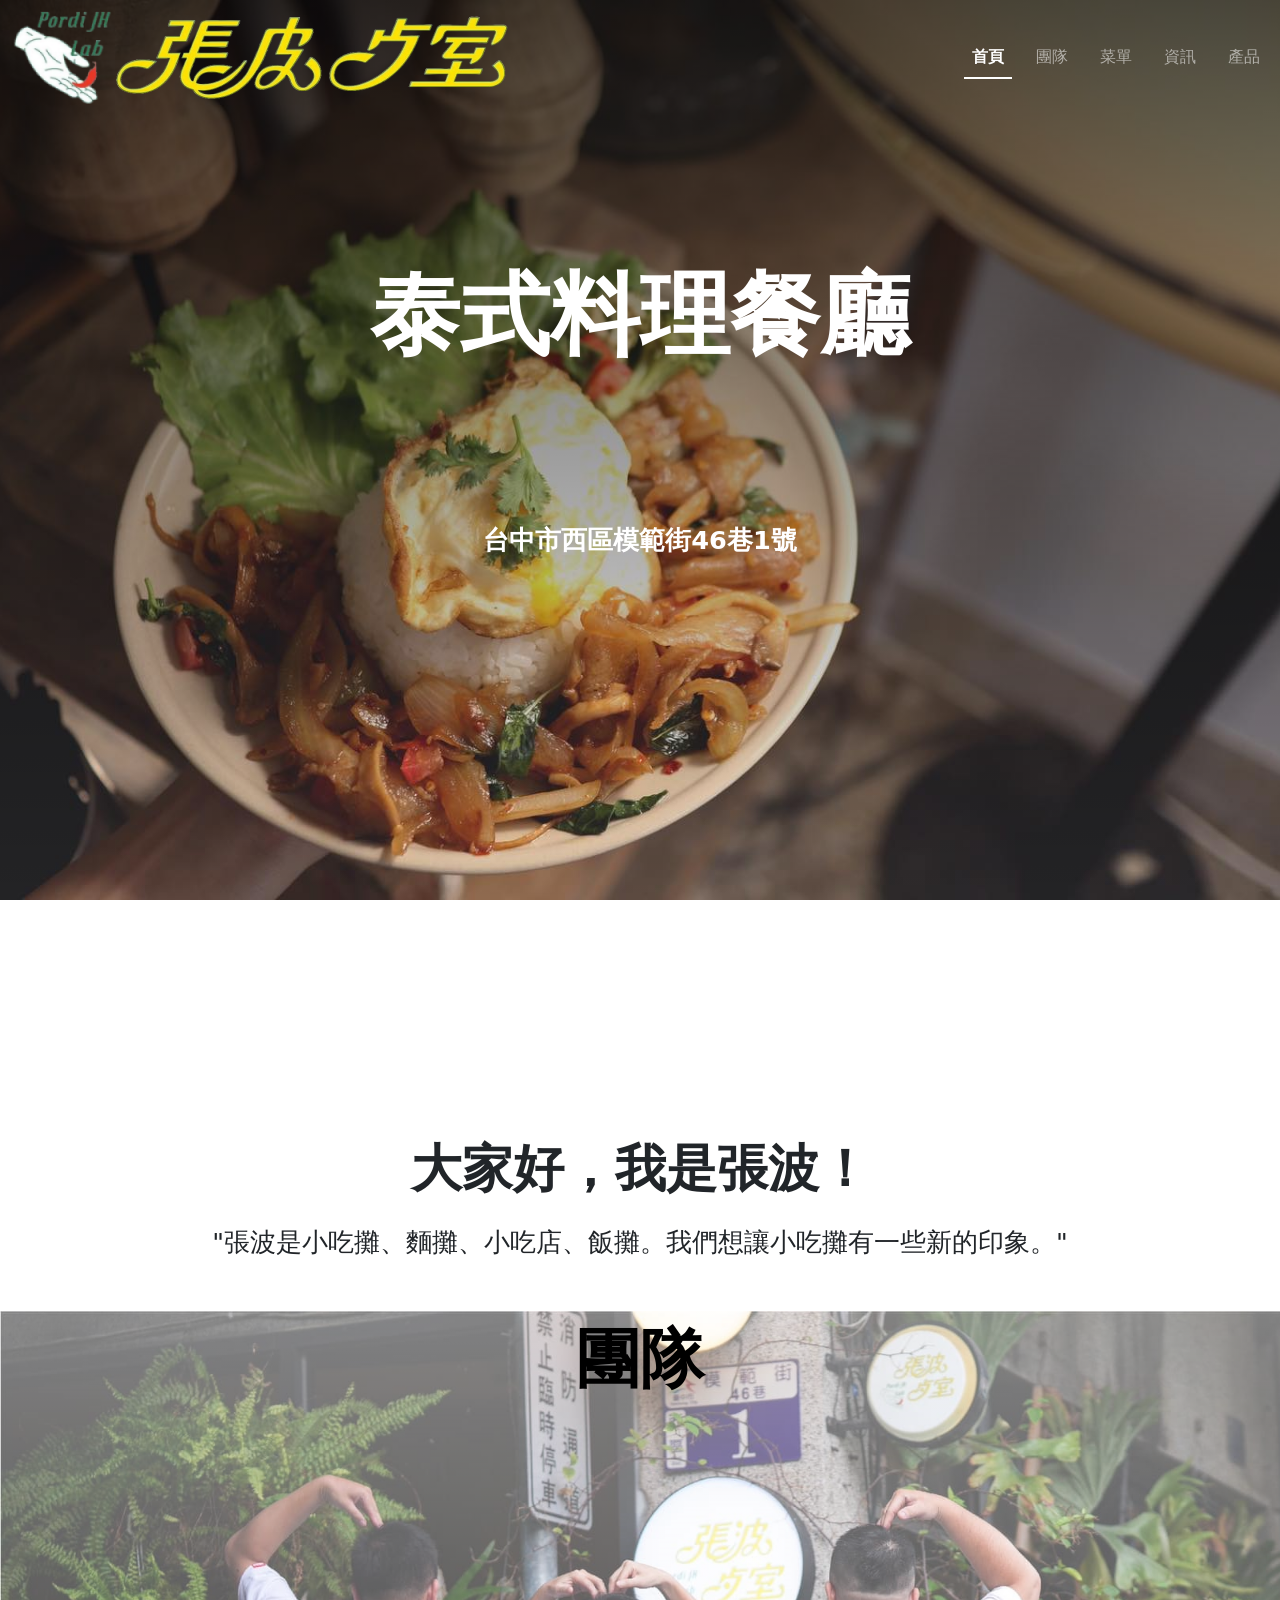
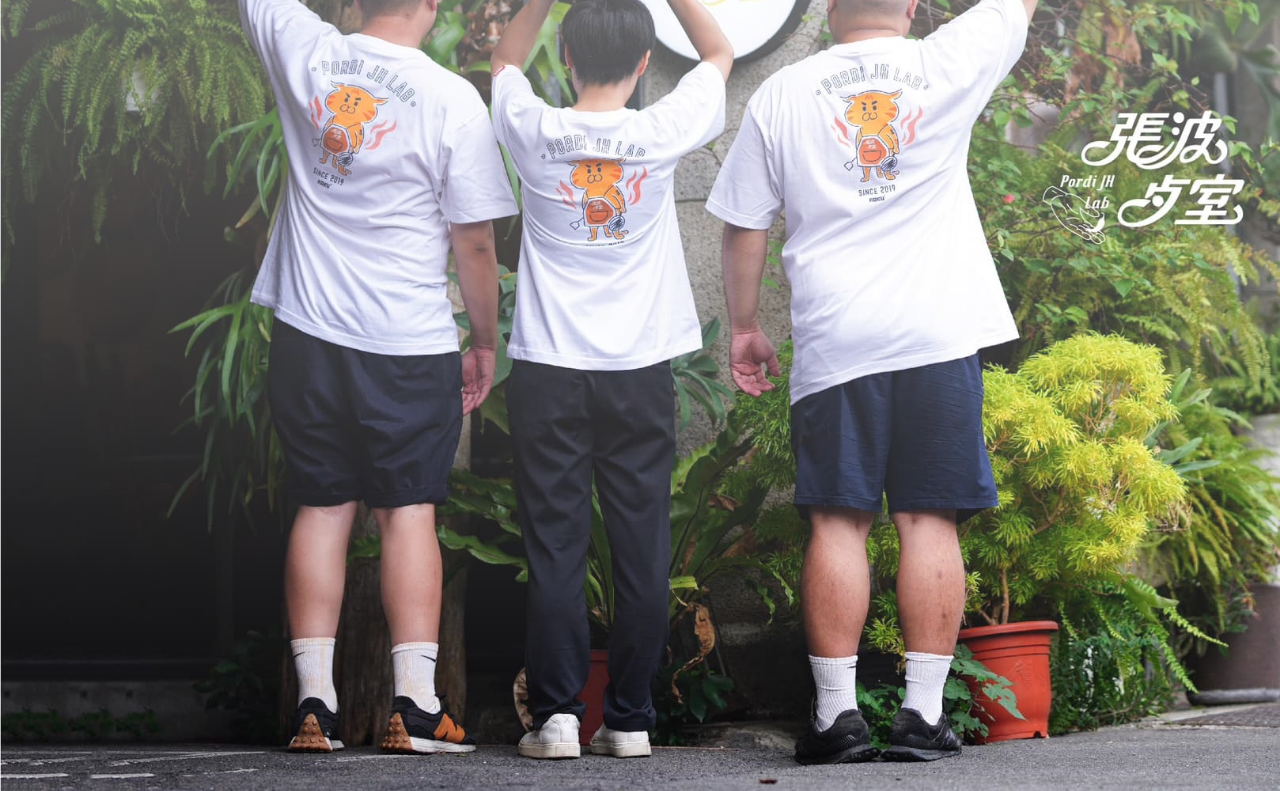
==== index.html @ c5724043 "testing the latest build" ====
<!DOCTYPE html>
<html lang="en">
<head>
    <meta charset="UTF-8">
    <title>Pordi JH Lab</title>
    <link rel="stylesheet" type="text/css" href="./css/index.css">
    <link href="https://cdn.jsdelivr.net/npm/bootstrap@5.3.2/dist/css/bootstrap.min.css" rel="stylesheet" integrity="sha384-T3c6CoIi6uLrA9TneNEoa7RxnatzjcDSCmG1MXxSR1GAsXEV/Dwwykc2MPK8M2HN" crossorigin="anonymous">
    <link rel="stylesheet" href="https://cdn.jsdelivr.net/npm/bootstrap-icons@1.11.3/font/bootstrap-icons.min.css">
    <link rel="stylesheet" href="https://cdnjs.cloudflare.com/ajax/libs/animate.css/4.1.1/animate.min.css"/>
    <link href="https://unpkg.com/aos@2.3.1/dist/aos.css" rel="stylesheet">
</head>
<body>
    <div>
        <header>
            <nav id="nav_main" class="navbar navbar-expand-lg fixed-top bg-transparent" data-bs-theme="dark">
                <div class="container-fluid">
                    <img id="logo_pic" src="./img/logo_pic.png">
                    <img id="logo_name" src="./img/logo_name.png">
                    <button class="navbar-toggler" type="button" data-bs-toggle="collapse" data-bs-target="#navbar_menu" aria-controls="navbarmenu" aria-expanded="false" aria-label="Toggle navigation">
                        <span class="navbar-toggler-icon"></span>
                    </button>
                    <div class="collapse navbar-collapse justify-content-end" id="navbar_menu">
                        <div class="navbar-nav nav-underline">
                            <a class="nav-link active" aria-current="page" href="#home">首頁</a>
                            <a class="nav-link" href="#team">團隊</a>
                            <a class="nav-link" href="#menu">菜單</a>
                            <a class="nav-link" href="#news">資訊</a>
                            <a class="nav-link" href="#product">產品</a>
                        </div>
                    </div>
                </div>
            </nav>
        </header>
        <section id="home">
            <div id="home_parallax">
                <div class="container-fluid">
                    <p id="title_des" class="title_text">泰式料理餐廳</p>
                    <br>
                    <p id="title_add" class="title_text">台中市西區模範街46巷1號</p>
                </div>
            </div>
        </section>
        <div id="hbreakt">
            <p id="hbreakt_title">大家好，我是張波！</p>
            <p id="hbreakt_des">"張波是小吃攤、麵攤、小吃店、飯攤。我們想讓小吃攤有一些新的印象。"</p>
        </div>
        <section id="team">
            <div id="team_bg">
                <div class="container-fluid">
                    <p id="team_title" class="team_text" data-aos="fade-up">團隊</p>
                </div>
            </div>
            <div class="row">

            </div>
        </section>
        <section id="menu">
            <div class="row">

            </div>
        </section>
        <section id="news">
            <div class="row">

            </div>
        </section>
        <section id="product">
            <div class="row">

            </div>
        </section>
    </div>
    <script src="https://cdn.jsdelivr.net/npm/bootstrap@5.3.2/dist/js/bootstrap.bundle.min.js" integrity="sha384-C6RzsynM9kWDrMNeT87bh95OGNyZPhcTNXj1NW7RuBCsyN/o0jlpcV8Qyq46cDfL" crossorigin="anonymous"></script>
    <script src="https://ajax.googleapis.com/ajax/libs/jquery/3.7.1/jquery.min.js"></script>
    <script src="./js/index.js"></script>
    <script src="https://unpkg.com/aos@2.3.1/dist/aos.js"></script>
    <script>AOS.init();</script>
</body>
</html>
---- css/index.css ----
#logo_pic {
    max-width: 15%;
}
#logo_name {
    max-width: 50%;
}
#home_parallax {
    background: linear-gradient(rgba(0, 0, 0, 0.7), rgba(0, 0, 0, -1)), url('../img/pork_dish.jpg');
    min-height: 1080px; 
    background-attachment: fixed;
    background-position: center;
    background-repeat: no-repeat;
    background-size: cover;
}
#team_bg{
    background: linear-gradient(rgba(255, 255, 255, 0.5), rgba(0, 0, 0, -1)), url('../img/team.jpg');
    min-height: 1080px; 
    background-position: center;
    background-repeat: no-repeat;
    background-size: cover;
}
#title_des {
    position: absolute;
    top: 35%;
    left: 50%;
    transform: translate(-50%, -50%);
    font-size: 7vw;
}
#title_add {
    position: absolute;
    top: 60%;
    left: 50%;
    transform: translate(-50%, -50%);
    font-size: 2vw;
}
.title_text {
    display: none;
    text-align: center;
    font-weight: bold;
    color:white;
}
#team_title {
    margin-top: 10px;
    font-size: 5vw;
    color:black
}
.team_text {
    text-align: center;
    font-weight: bold;
    color:white;
}
#hbreakt_title {
    margin-top: 50px;
    text-align: center;
    font-weight: bold;
    font-size: 4vw;
}
#hbreakt_des {
    text-align: center;
    font-size: 2vw;
    margin-bottom: 50px;
}
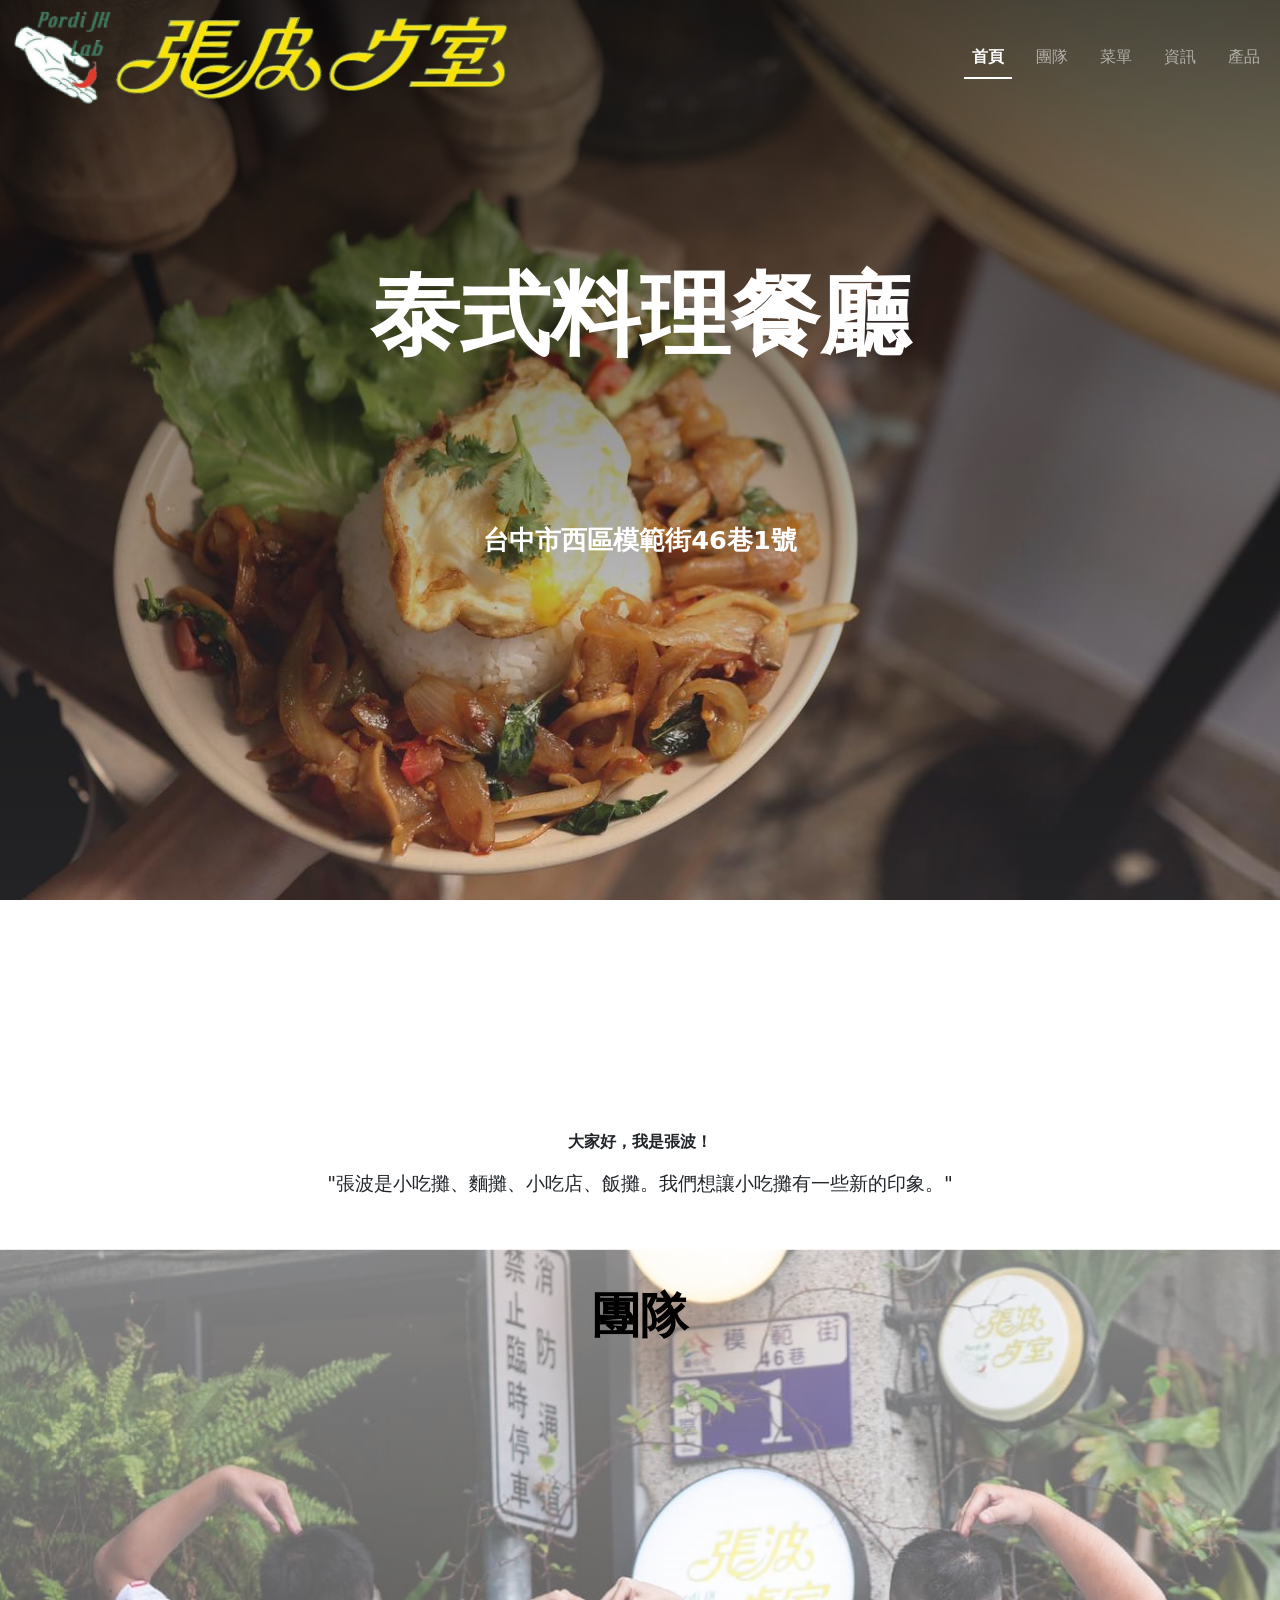
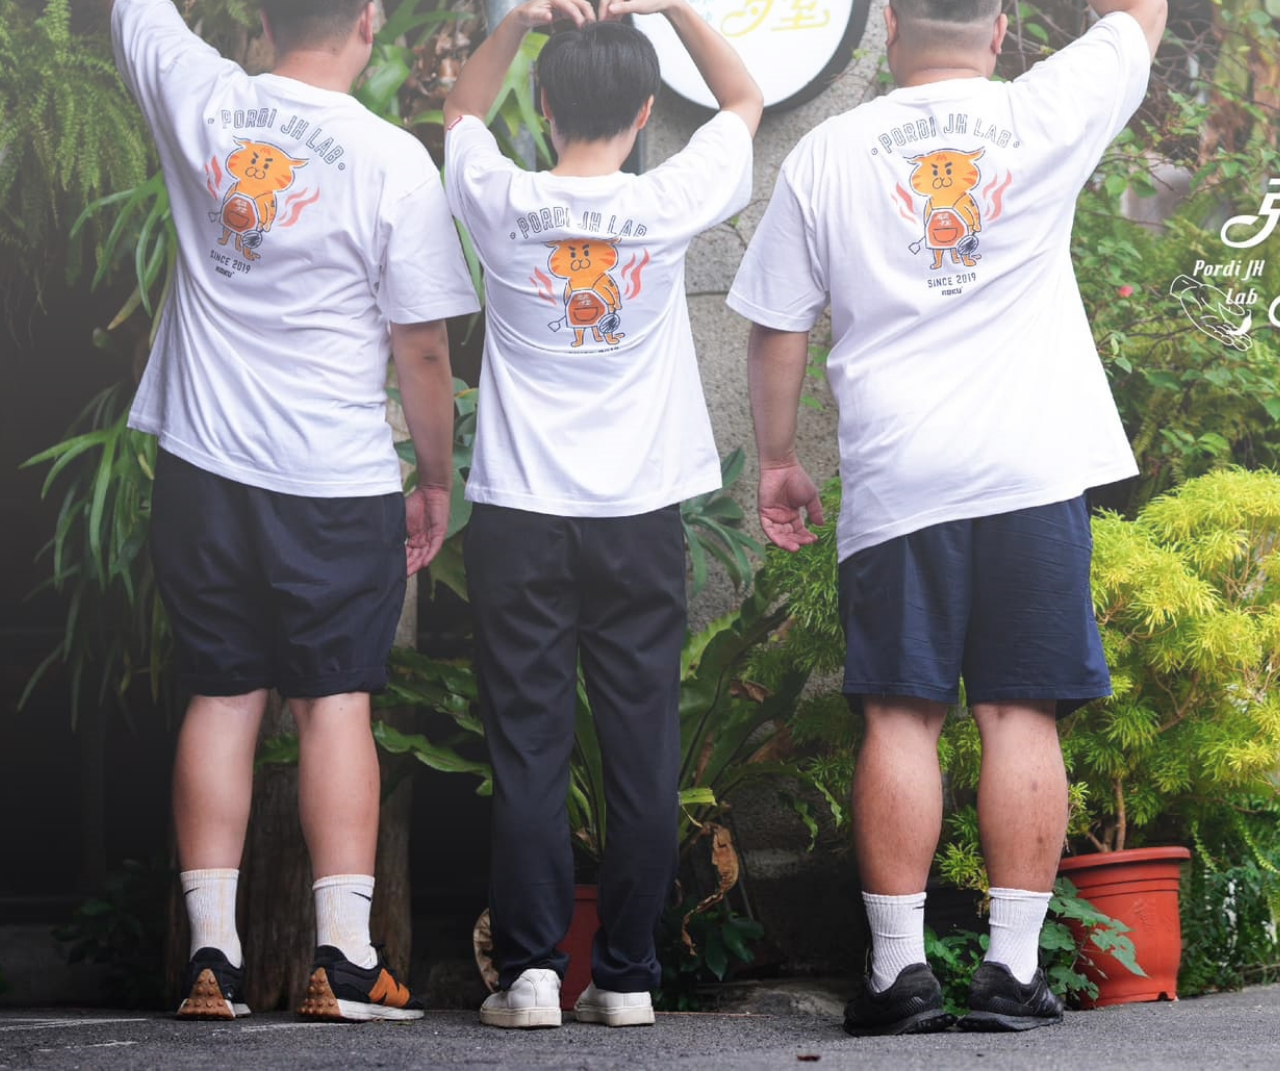
==== commit e64b6608: "team test profile" ====
--- a/index.html
+++ b/index.html
@@ -3,6 +3,7 @@
 <head>
     <meta charset="UTF-8">
     <title>Pordi JH Lab</title>
+    <meta name="viewport" content="width=device-width; initial-scale=1.0">
     <link rel="stylesheet" type="text/css" href="./css/index.css">
     <link href="https://cdn.jsdelivr.net/npm/bootstrap@5.3.2/dist/css/bootstrap.min.css" rel="stylesheet" integrity="sha384-T3c6CoIi6uLrA9TneNEoa7RxnatzjcDSCmG1MXxSR1GAsXEV/Dwwykc2MPK8M2HN" crossorigin="anonymous">
     <link rel="stylesheet" href="https://cdn.jsdelivr.net/npm/bootstrap-icons@1.11.3/font/bootstrap-icons.min.css">
@@ -40,18 +41,44 @@
                 </div>
             </div>
         </section>
-        <div id="hbreakt">
+        <div id="hbreakt" data-aos="zoom-in">
             <p id="hbreakt_title">大家好，我是張波！</p>
             <p id="hbreakt_des">"張波是小吃攤、麵攤、小吃店、飯攤。我們想讓小吃攤有一些新的印象。"</p>
         </div>
         <section id="team">
             <div id="team_bg">
                 <div class="container-fluid">
-                    <p id="team_title" class="team_text" data-aos="fade-up">團隊</p>
+                    <p id="team_title" data-aos="fade-up">團隊</p>
+                    <div id="team_card" class="row justify-content-center">
+                        <div class="col-auto">
+                            <div class="card card_custom" style="width: 30rem;" data-aos="flip-down">
+                                <img src="./img/pordi.jpg" class="card-img-top">
+                                <div class="card-body">
+                                    <h5 class="card-title">張言偉</h5>
+                                    <p class="card-text">貓派//太陽金星天秤//月亮射手//上升天蠍//3/5人//餐飲//烘焙//調飲</p>
+                                </div>
+                            </div>
+                        </div>
+                        <div class="col-auto">
+                            <div class="card card_custom" style="width: 30rem;" data-aos="flip-down">
+                                <img src="./img/pordi.jpg" class="card-img-top">
+                                <div class="card-body">
+                                    <h5 class="card-title">張言偉</h5>
+                                    <p class="card-text">貓派//太陽金星天秤//月亮射手//上升天蠍//3/5人//餐飲//烘焙//調飲</p>
+                                </div>
+                            </div>
+                        </div>
+                        <div class="col-auto">
+                            <div class="card card_custom" style="width: 30rem;" data-aos="flip-down">
+                                <img src="./img/pordi.jpg" class="card-img-top">
+                                <div class="card-body">
+                                    <h5 class="card-title">張言偉</h5>
+                                    <p class="card-text">貓派//太陽金星天秤//月亮射手//上升天蠍//3/5人//餐飲//烘焙//調飲</p>
+                                </div>
+                            </div>
+                        </div>
+                    </div>
                 </div>
-            </div>
-            <div class="row">
-
             </div>
         </section>
         <section id="menu">
--- a/css/index.css
+++ b/css/index.css
@@ -11,6 +11,9 @@
     background-position: center;
     background-repeat: no-repeat;
     background-size: cover;
+}
+.navbar_bg_color {
+    background-color: lightgrey;
 }
 #team_bg{
     background: linear-gradient(rgba(255, 255, 255, 0.5), rgba(0, 0, 0, -1)), url('../img/team.jpg');
@@ -40,23 +43,23 @@
     color:white;
 }
 #team_title {
-    margin-top: 10px;
-    font-size: 5vw;
-    color:black
-}
-.team_text {
     text-align: center;
     font-weight: bold;
-    color:white;
+    padding-top: 30px;
+    font-size: 3em;
+    color:black
 }
 #hbreakt_title {
     margin-top: 50px;
     text-align: center;
     font-weight: bold;
-    font-size: 4vw;
+    font-size: 16px;
 }
 #hbreakt_des {
     text-align: center;
-    font-size: 2vw;
+    font-size: 1.5vw;
     margin-bottom: 50px;
+}
+.card_custom {
+    margin: 30px 0px 30px 0px;
 }
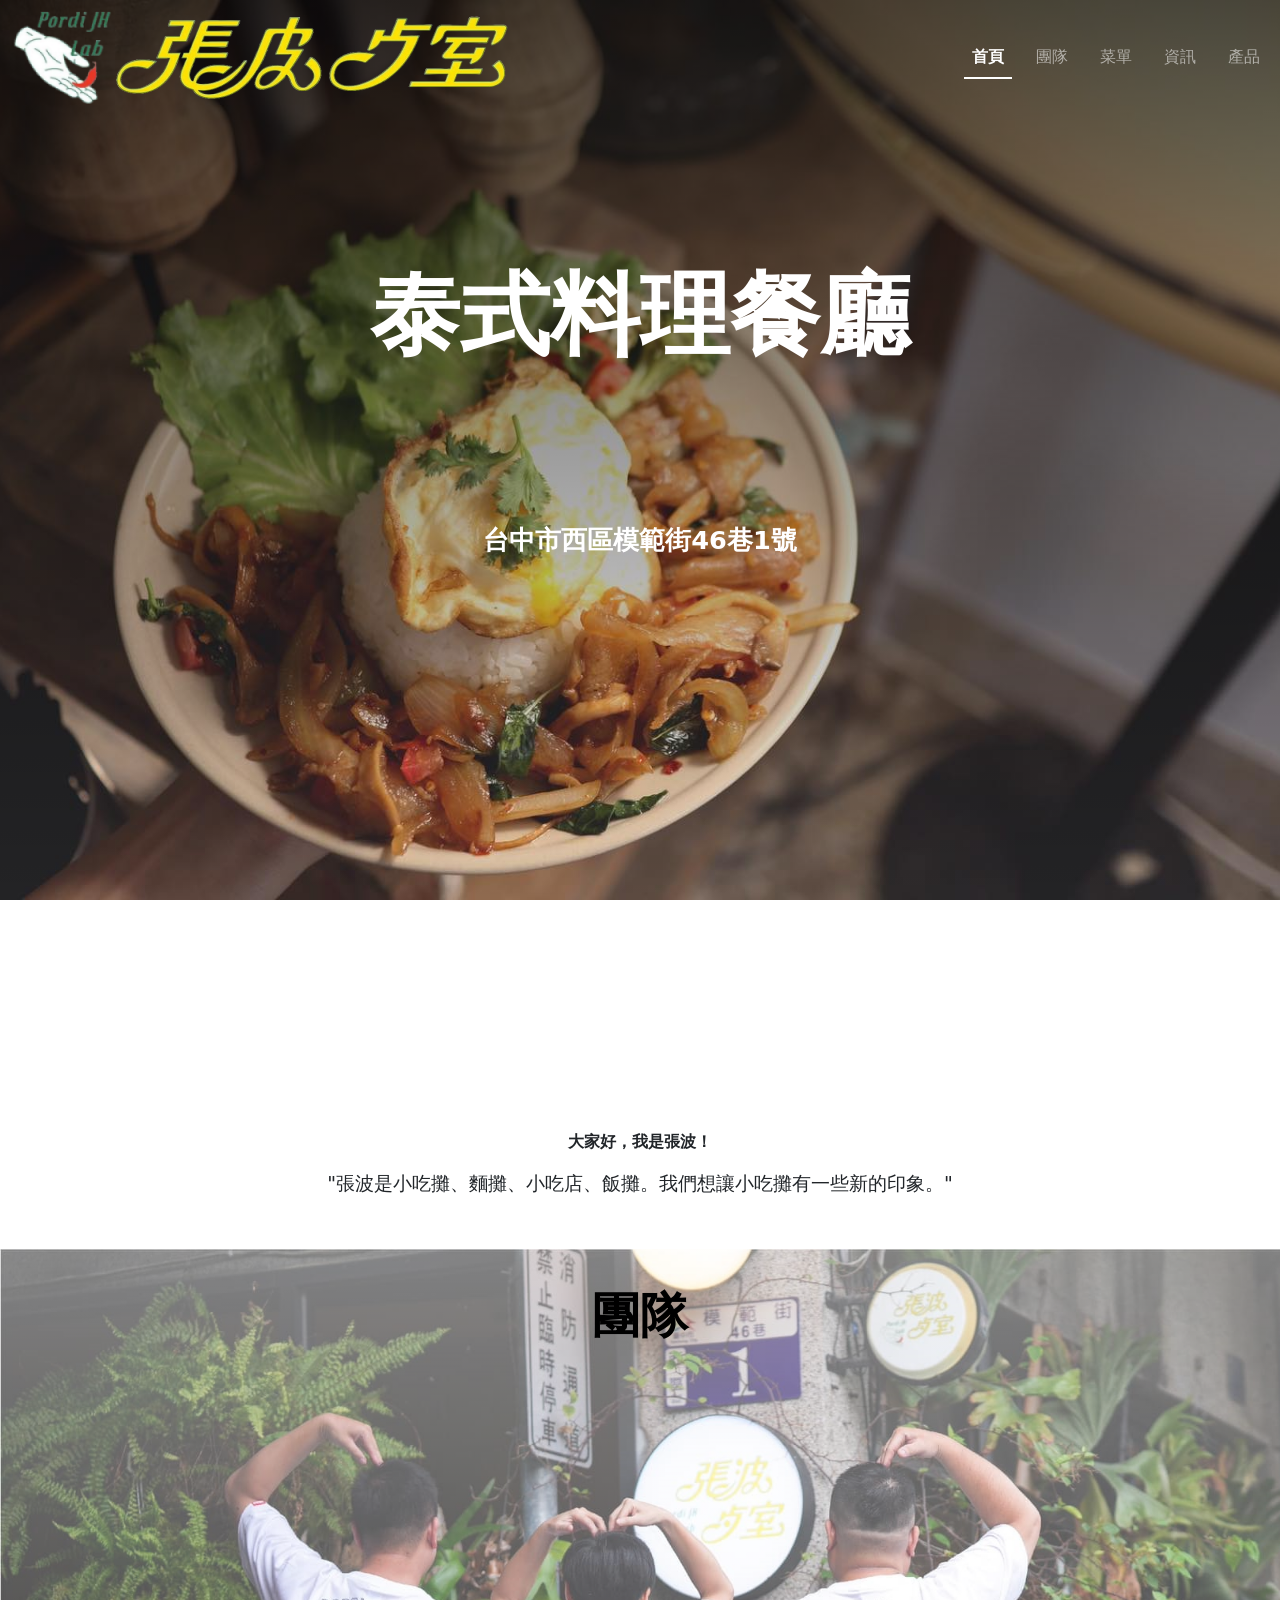
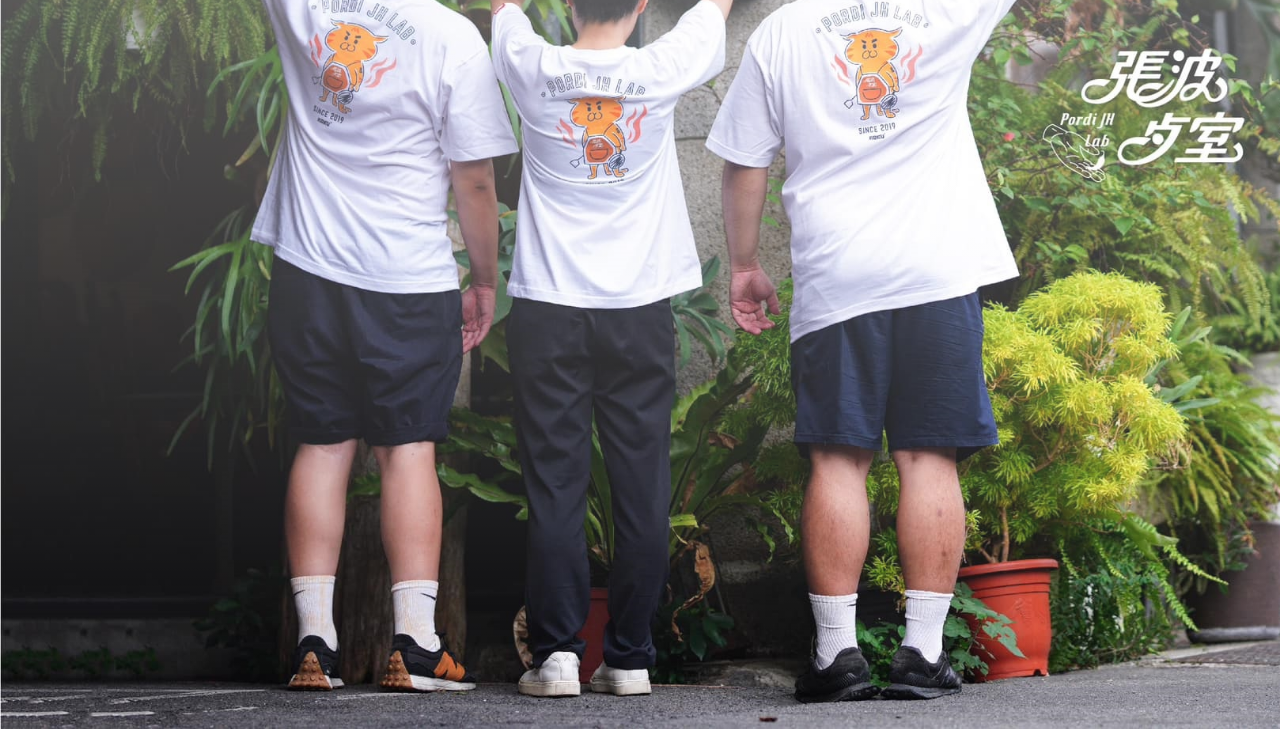
==== commit 5a547832: "size change" ====
--- a/index.html
+++ b/index.html
@@ -51,7 +51,7 @@
                     <p id="team_title" data-aos="fade-up">團隊</p>
                     <div id="team_card" class="row justify-content-center">
                         <div class="col-auto">
-                            <div class="card card_custom" style="width: 30rem;" data-aos="flip-down">
+                            <div class="card card_custom" style="width: 15rem;" data-aos="flip-down">
                                 <img src="./img/pordi.jpg" class="card-img-top">
                                 <div class="card-body">
                                     <h5 class="card-title">張言偉</h5>
@@ -60,7 +60,7 @@
                             </div>
                         </div>
                         <div class="col-auto">
-                            <div class="card card_custom" style="width: 30rem;" data-aos="flip-down">
+                            <div class="card card_custom" style="width: 15rem;" data-aos="flip-down">
                                 <img src="./img/pordi.jpg" class="card-img-top">
                                 <div class="card-body">
                                     <h5 class="card-title">張言偉</h5>
@@ -69,7 +69,7 @@
                             </div>
                         </div>
                         <div class="col-auto">
-                            <div class="card card_custom" style="width: 30rem;" data-aos="flip-down">
+                            <div class="card card_custom" style="width: 15rem;" data-aos="flip-down">
                                 <img src="./img/pordi.jpg" class="card-img-top">
                                 <div class="card-body">
                                     <h5 class="card-title">張言偉</h5>
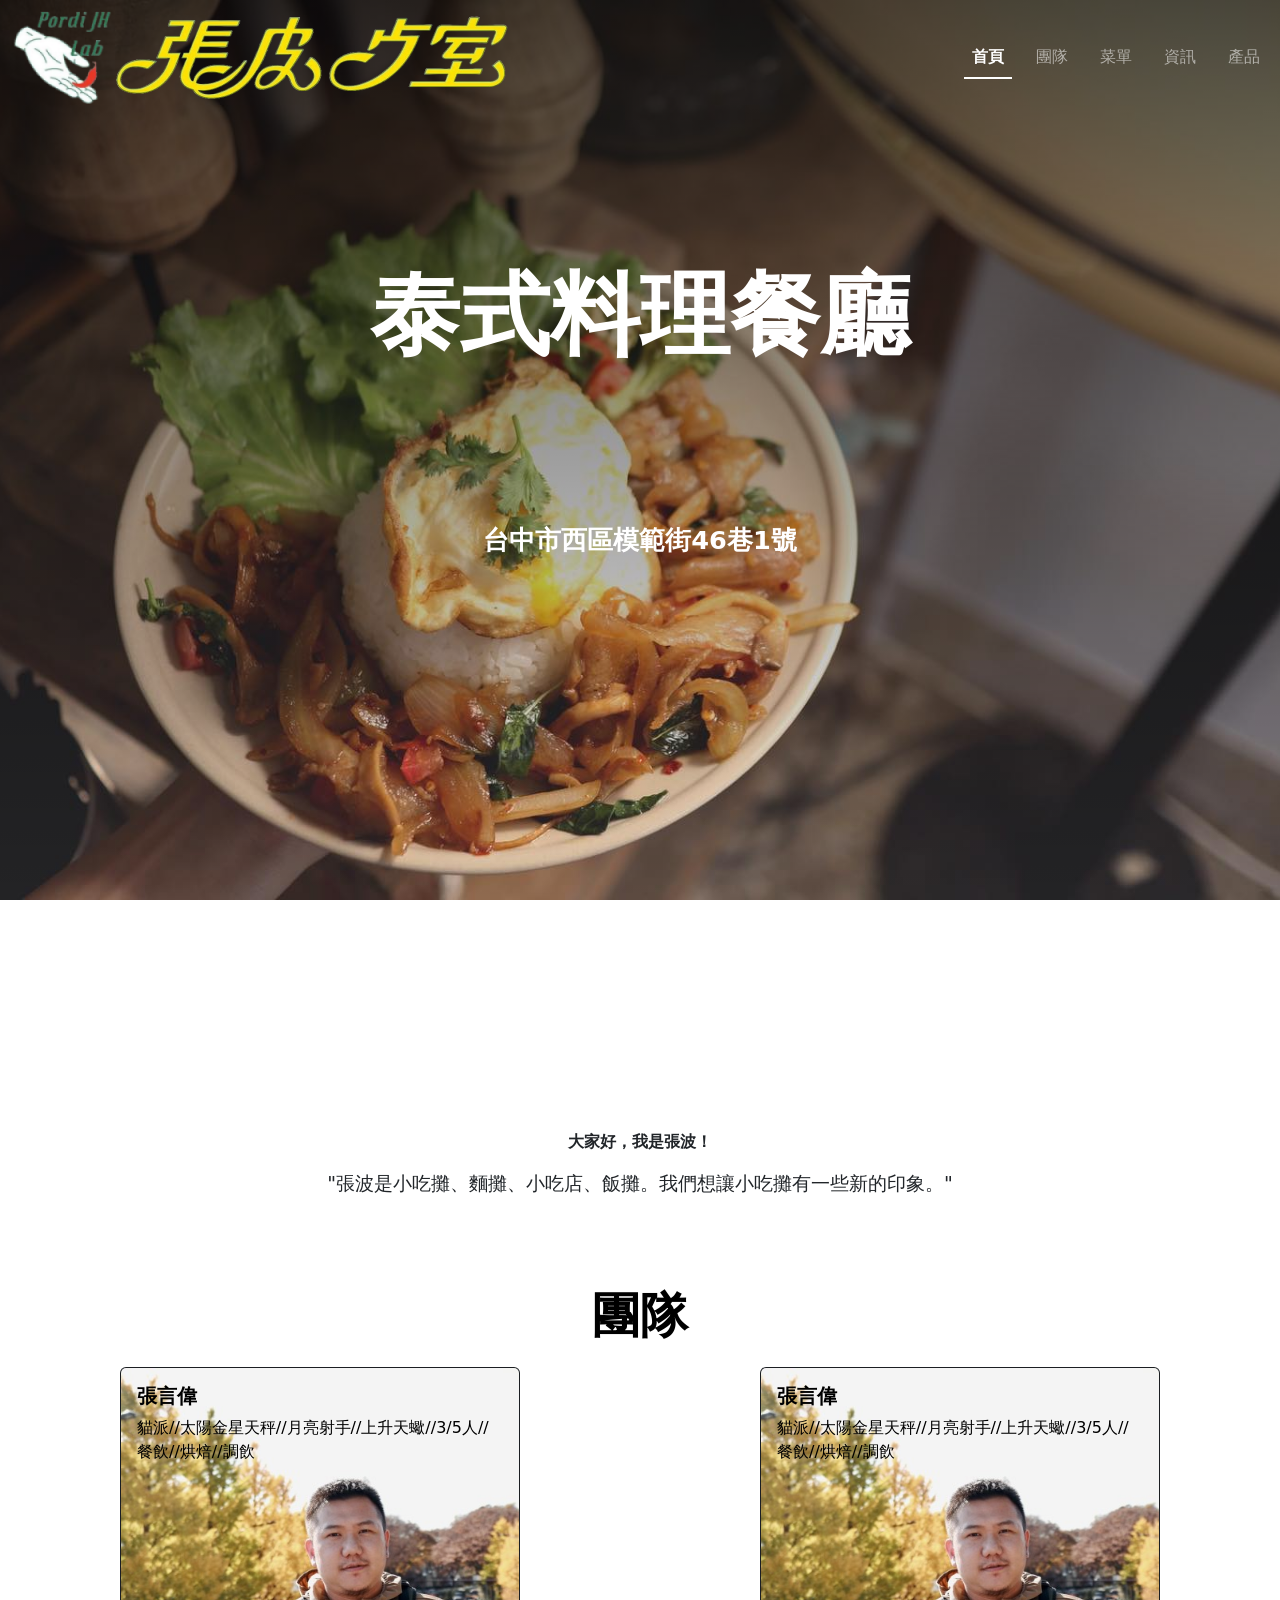
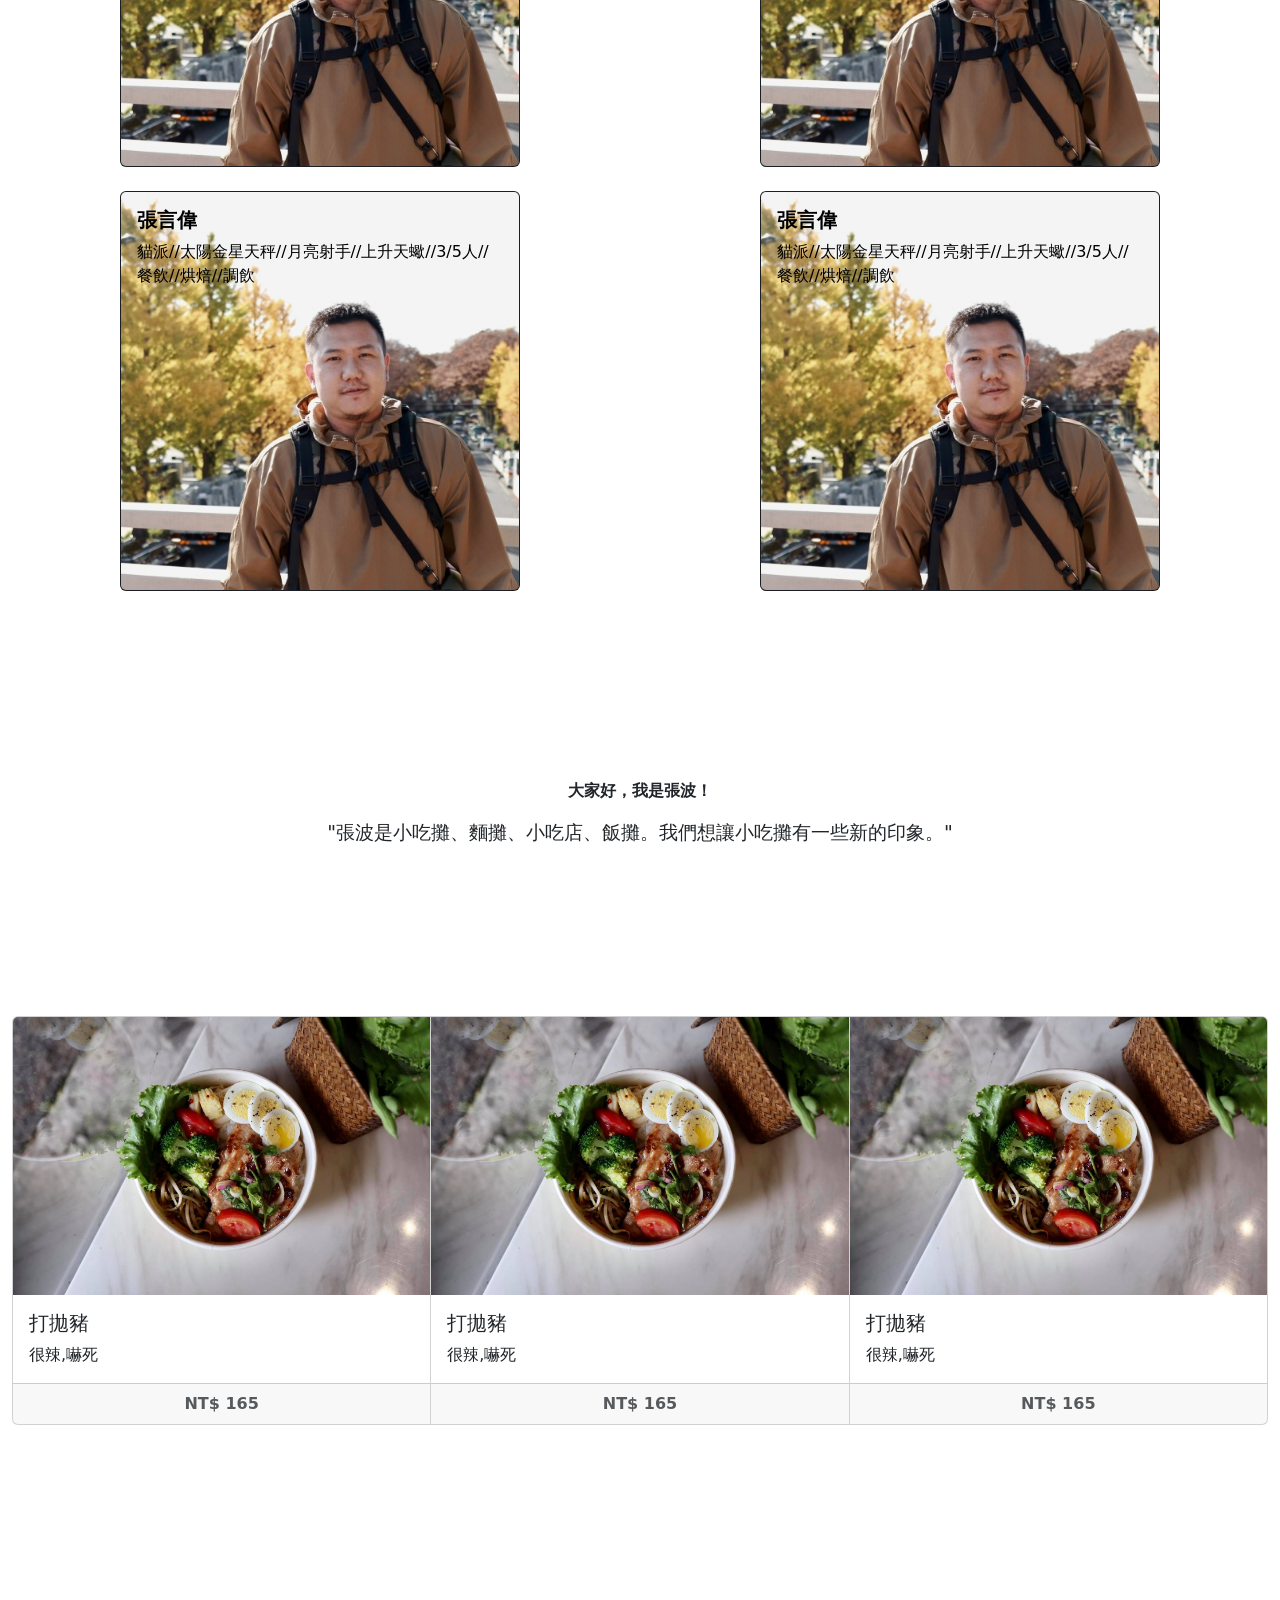
==== commit ea9ef267: "ready for first demo" ====
--- a/index.html
+++ b/index.html
@@ -46,34 +46,43 @@
             <p id="hbreakt_des">"張波是小吃攤、麵攤、小吃店、飯攤。我們想讓小吃攤有一些新的印象。"</p>
         </div>
         <section id="team">
-            <div id="team_bg">
+            <div id="team_parallax">
                 <div class="container-fluid">
                     <p id="team_title" data-aos="fade-up">團隊</p>
-                    <div id="team_card" class="row justify-content-center">
-                        <div class="col-auto">
-                            <div class="card card_custom" style="width: 15rem;" data-aos="flip-down">
-                                <img src="./img/pordi.jpg" class="card-img-top">
-                                <div class="card-body">
-                                    <h5 class="card-title">張言偉</h5>
-                                    <p class="card-text">貓派//太陽金星天秤//月亮射手//上升天蠍//3/5人//餐飲//烘焙//調飲</p>
+                    <div id="team_card" class="row row-cols-1 row-cols-md-2 g-4 justify-content-center">
+                        <div class="col justify-content-center">
+                            <div class="card card_custom text-bg-dark">
+                                <img src="./img/pordi.jpg" class="card-img">
+                                <div class="card-img-overlay">
+                                    <h5 class="card-title fw-bold text-black">張言偉</h5>
+                                    <p class="card-text text-black">貓派//太陽金星天秤//月亮射手//上升天蠍//3/5人//餐飲//烘焙//調飲</p>
                                 </div>
                             </div>
                         </div>
-                        <div class="col-auto">
-                            <div class="card card_custom" style="width: 15rem;" data-aos="flip-down">
-                                <img src="./img/pordi.jpg" class="card-img-top">
-                                <div class="card-body">
-                                    <h5 class="card-title">張言偉</h5>
-                                    <p class="card-text">貓派//太陽金星天秤//月亮射手//上升天蠍//3/5人//餐飲//烘焙//調飲</p>
+                        <div class="col">
+                            <div class="card card_custom text-bg-dark">
+                                <img src="./img/pordi.jpg" class="card-img">
+                                <div class="card-img-overlay">
+                                    <h5 class="card-title fw-bold text-black">張言偉</h5>
+                                    <p class="card-text text-black">貓派//太陽金星天秤//月亮射手//上升天蠍//3/5人//餐飲//烘焙//調飲</p>
                                 </div>
                             </div>
                         </div>
-                        <div class="col-auto">
-                            <div class="card card_custom" style="width: 15rem;" data-aos="flip-down">
-                                <img src="./img/pordi.jpg" class="card-img-top">
-                                <div class="card-body">
-                                    <h5 class="card-title">張言偉</h5>
-                                    <p class="card-text">貓派//太陽金星天秤//月亮射手//上升天蠍//3/5人//餐飲//烘焙//調飲</p>
+                        <div class="col">
+                            <div class="card card_custom text-bg-dark">
+                                <img src="./img/pordi.jpg" class="card-img">
+                                <div class="card-img-overlay">
+                                    <h5 class="card-title fw-bold text-black">張言偉</h5>
+                                    <p class="card-text text-black">貓派//太陽金星天秤//月亮射手//上升天蠍//3/5人//餐飲//烘焙//調飲</p>
+                                </div>
+                            </div>
+                        </div>
+                        <div class="col">
+                            <div class="card card_custom text-bg-dark">
+                                <img src="./img/pordi.jpg" class="card-img">
+                                <div class="card-img-overlay">
+                                    <h5 class="card-title fw-bold text-black">張言偉</h5>
+                                    <p class="card-text text-black">貓派//太陽金星天秤//月亮射手//上升天蠍//3/5人//餐飲//烘焙//調飲</p>
                                 </div>
                             </div>
                         </div>
@@ -81,9 +90,49 @@
                 </div>
             </div>
         </section>
+        <div id="tbreakm" data-aos="zoom-in">
+            <p id="tbreakm_title">大家好，我是張波！</p>
+            <p id="tbreakm_des">"張波是小吃攤、麵攤、小吃店、飯攤。我們想讓小吃攤有一些新的印象。"</p>
+        </div>
         <section id="menu">
-            <div class="row">
-
+            <div id="menu_parallax">
+                <div class="container-fluid">
+                    <p id="menu_title" data-aos="fade-up">菜單</p>
+                    <div id="menu_card" class="row justify-content-center">
+                        <div class="card-group">
+                            <div class="card">
+                                <img src="./img/food.jpg" class="card-img-top">
+                                <div class="card-body">
+                                    <h5 class="card-title">打拋豬</h5>
+                                    <p class="card-text">很辣,嚇死</p>
+                                </div>
+                                <div class="card-footer">
+                                    <p class="text-body-secondary card_price">NT$ 165</p>
+                                </div>
+                            </div>
+                            <div class="card">
+                                <img src="./img/food.jpg" class="card-img-top">
+                                <div class="card-body">
+                                    <h5 class="card-title">打拋豬</h5>
+                                    <p class="card-text">很辣,嚇死</p>
+                                </div>
+                                <div class="card-footer">
+                                    <p class="text-body-secondary card_price">NT$ 165</p>
+                                </div>
+                            </div>
+                            <div class="card">
+                                <img src="./img/food.jpg" class="card-img-top">
+                                <div class="card-body">
+                                    <h5 class="card-title">打拋豬</h5>
+                                    <p class="card-text">很辣,嚇死</p>
+                                </div>
+                                <div class="card-footer">
+                                    <p class="text-body-secondary card_price">NT$ 165</p>
+                                </div>
+                            </div>
+                        </div>
+                    </div>
+                </div>
             </div>
         </section>
         <section id="news">
--- a/css/index.css
+++ b/css/index.css
@@ -15,9 +15,10 @@
 .navbar_bg_color {
     background-color: lightgrey;
 }
-#team_bg{
+#team_parallax{
     background: linear-gradient(rgba(255, 255, 255, 0.5), rgba(0, 0, 0, -1)), url('../img/team.jpg');
     min-height: 1080px; 
+    background-attachment: fixed;
     background-position: center;
     background-repeat: no-repeat;
     background-size: cover;
@@ -61,5 +62,39 @@
     margin-bottom: 50px;
 }
 .card_custom {
-    margin: 30px 0px 30px 0px;
+    margin-bottom: 30px;
+    max-width: 400px;
+    margin: auto;
+}
+#tbreakm_title {
+    margin-top: 50px;
+    text-align: center;
+    font-weight: bold;
+    font-size: 16px;
+}
+#tbreakm_des {
+    text-align: center;
+    font-size: 1.5vw;
+    margin-bottom: 50px;
+}
+#menu_parallax {
+    background: linear-gradient(rgba(0, 0, 0, 0.7), rgba(0, 0, 0, -1)), url('../img/cat.jpg');
+    min-height: 1080px; 
+    background-attachment: fixed;
+    background-position: center;
+    background-repeat: no-repeat;
+    background-size: cover;
+}
+#menu_title {
+    text-align: center;
+    font-weight: bold;
+    padding-top: 30px;
+    font-size: 3em;
+    color:white
+}
+.card_price {
+    text-align: center;
+    font-weight: bold;
+    font-size: 16px;
+    margin-bottom: 0px;
 }
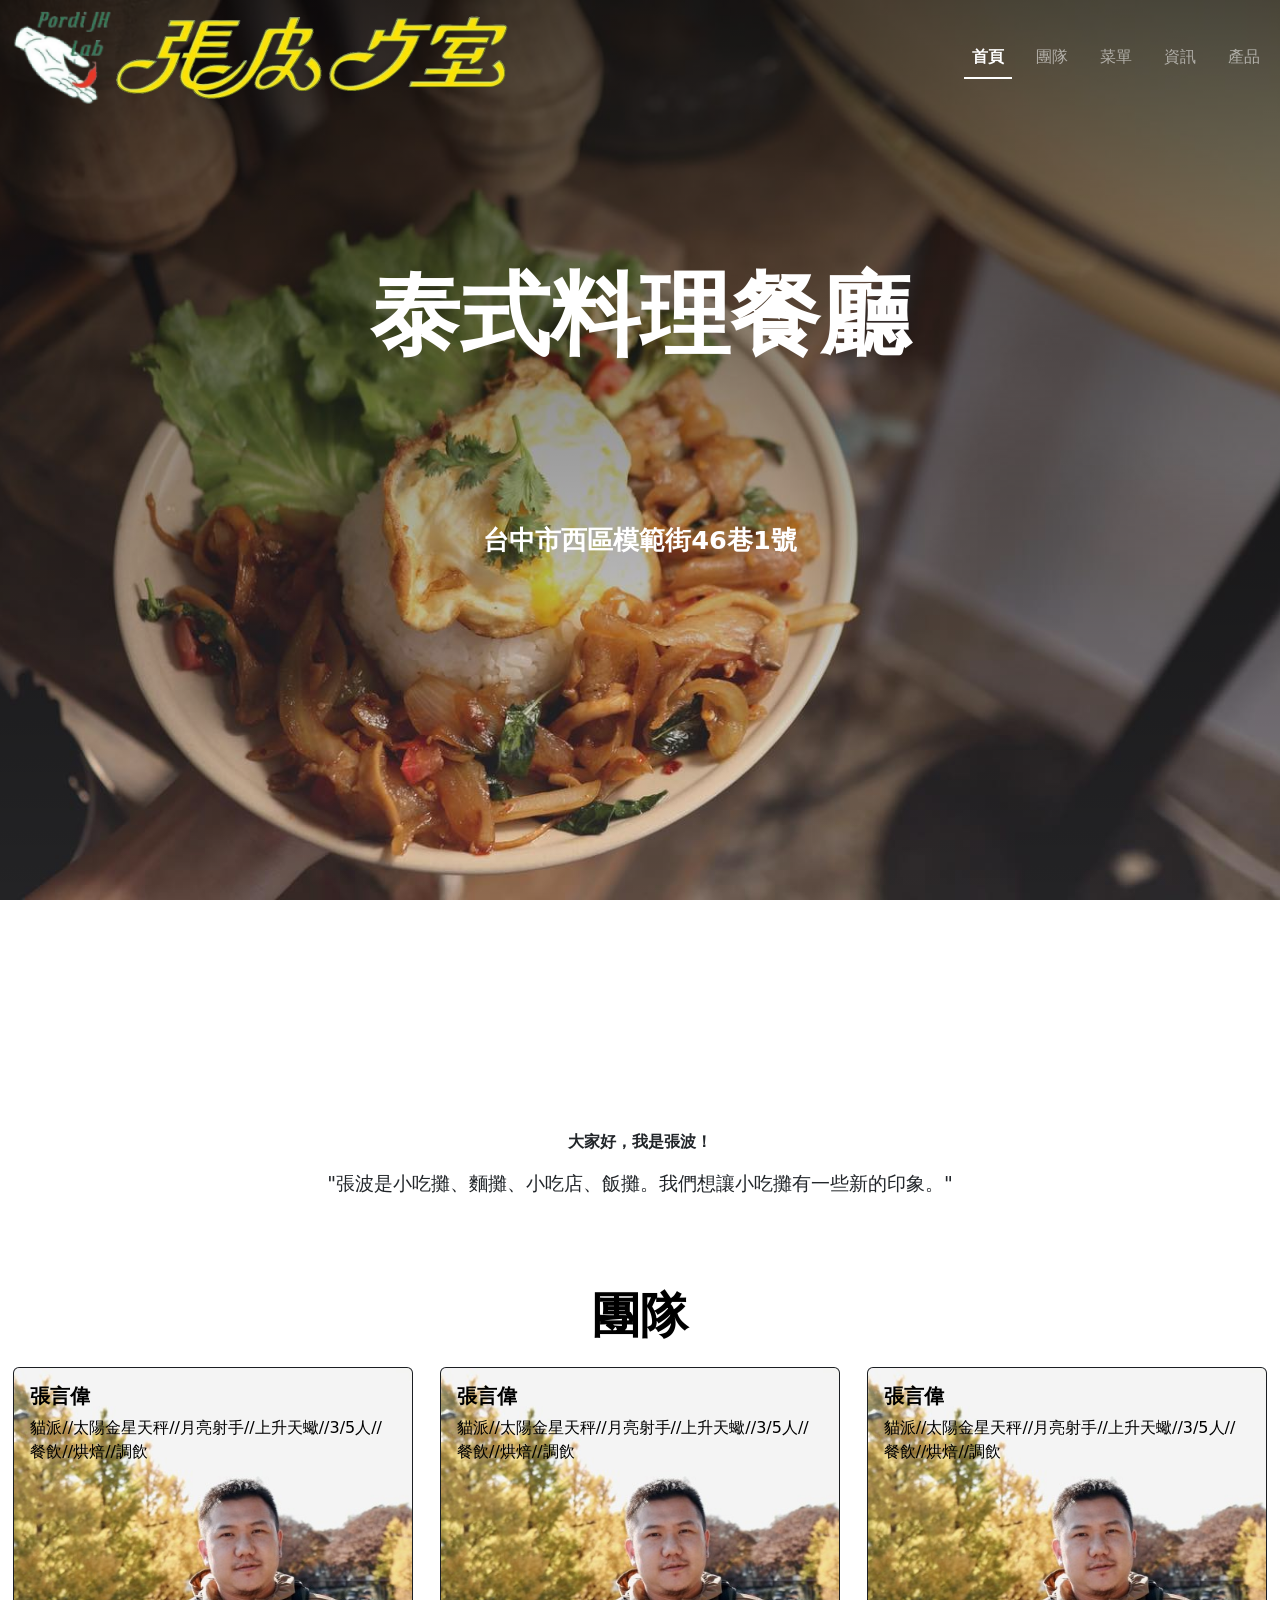
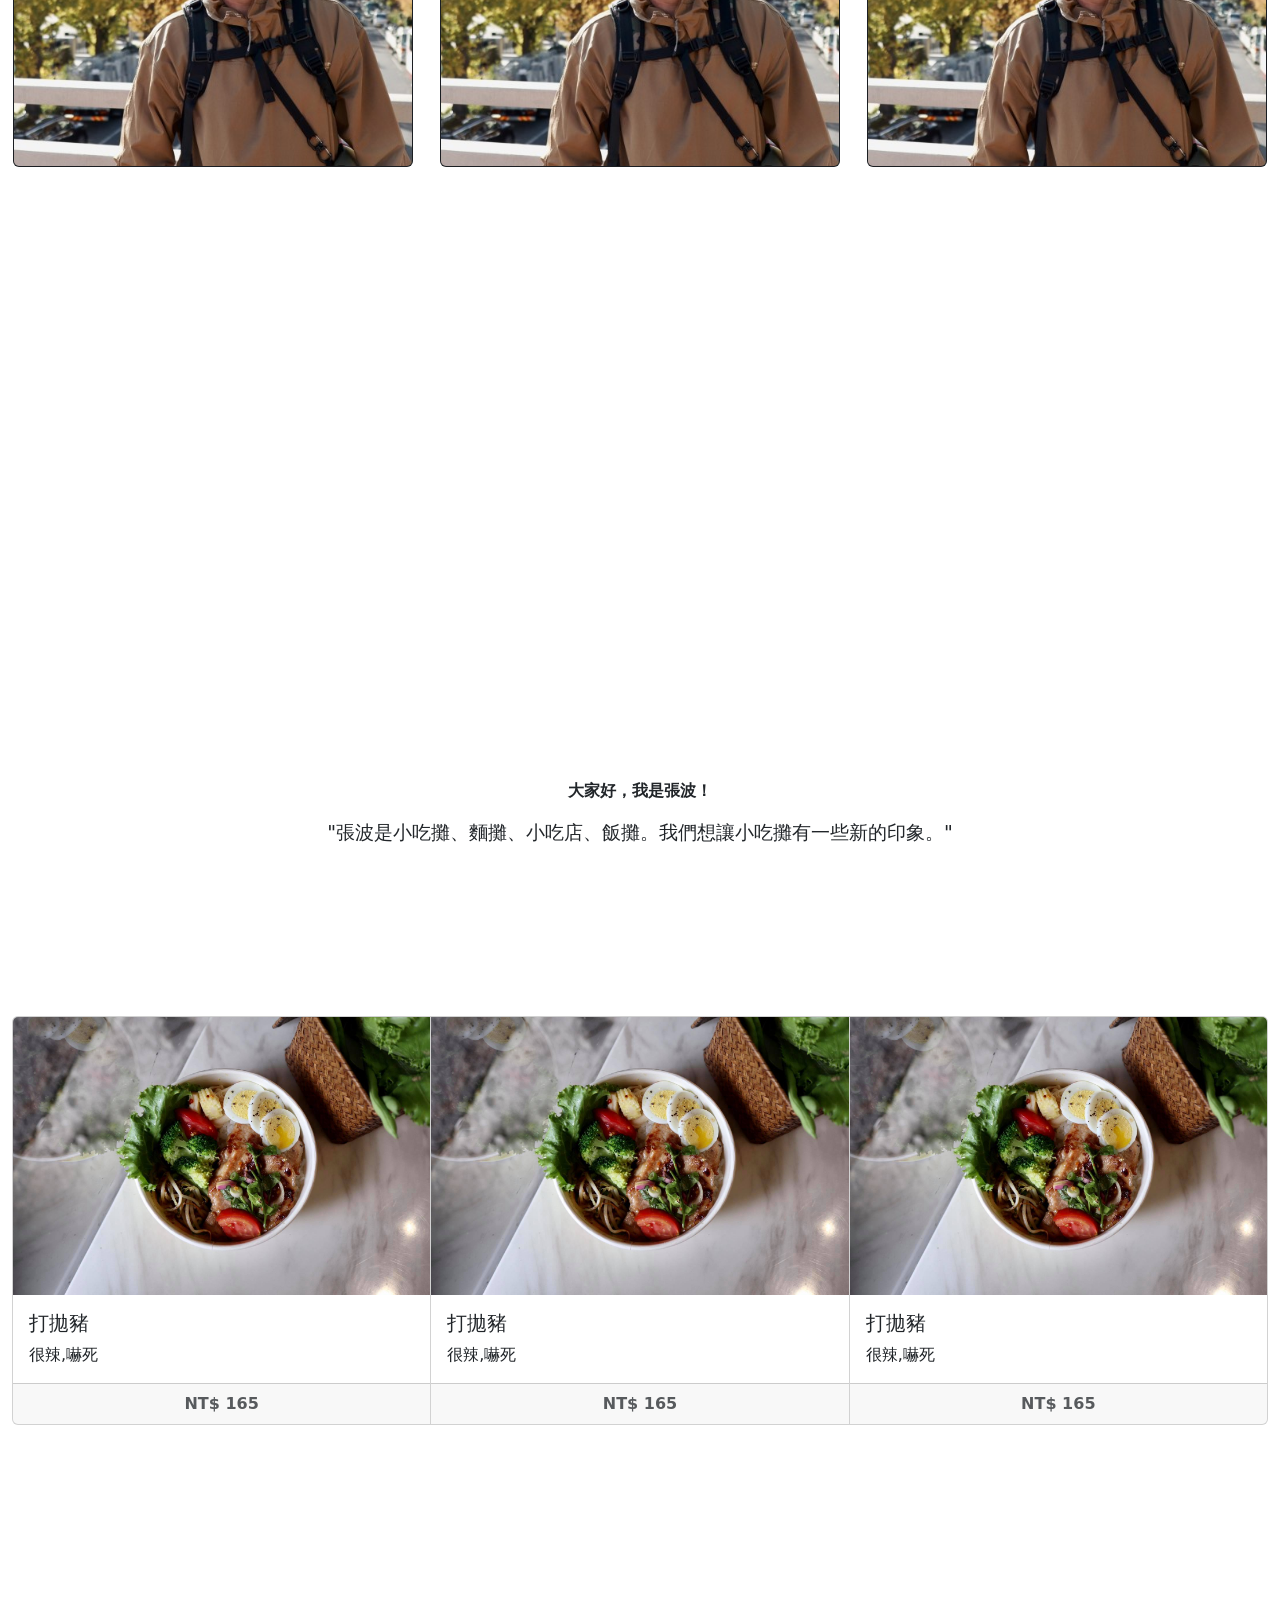
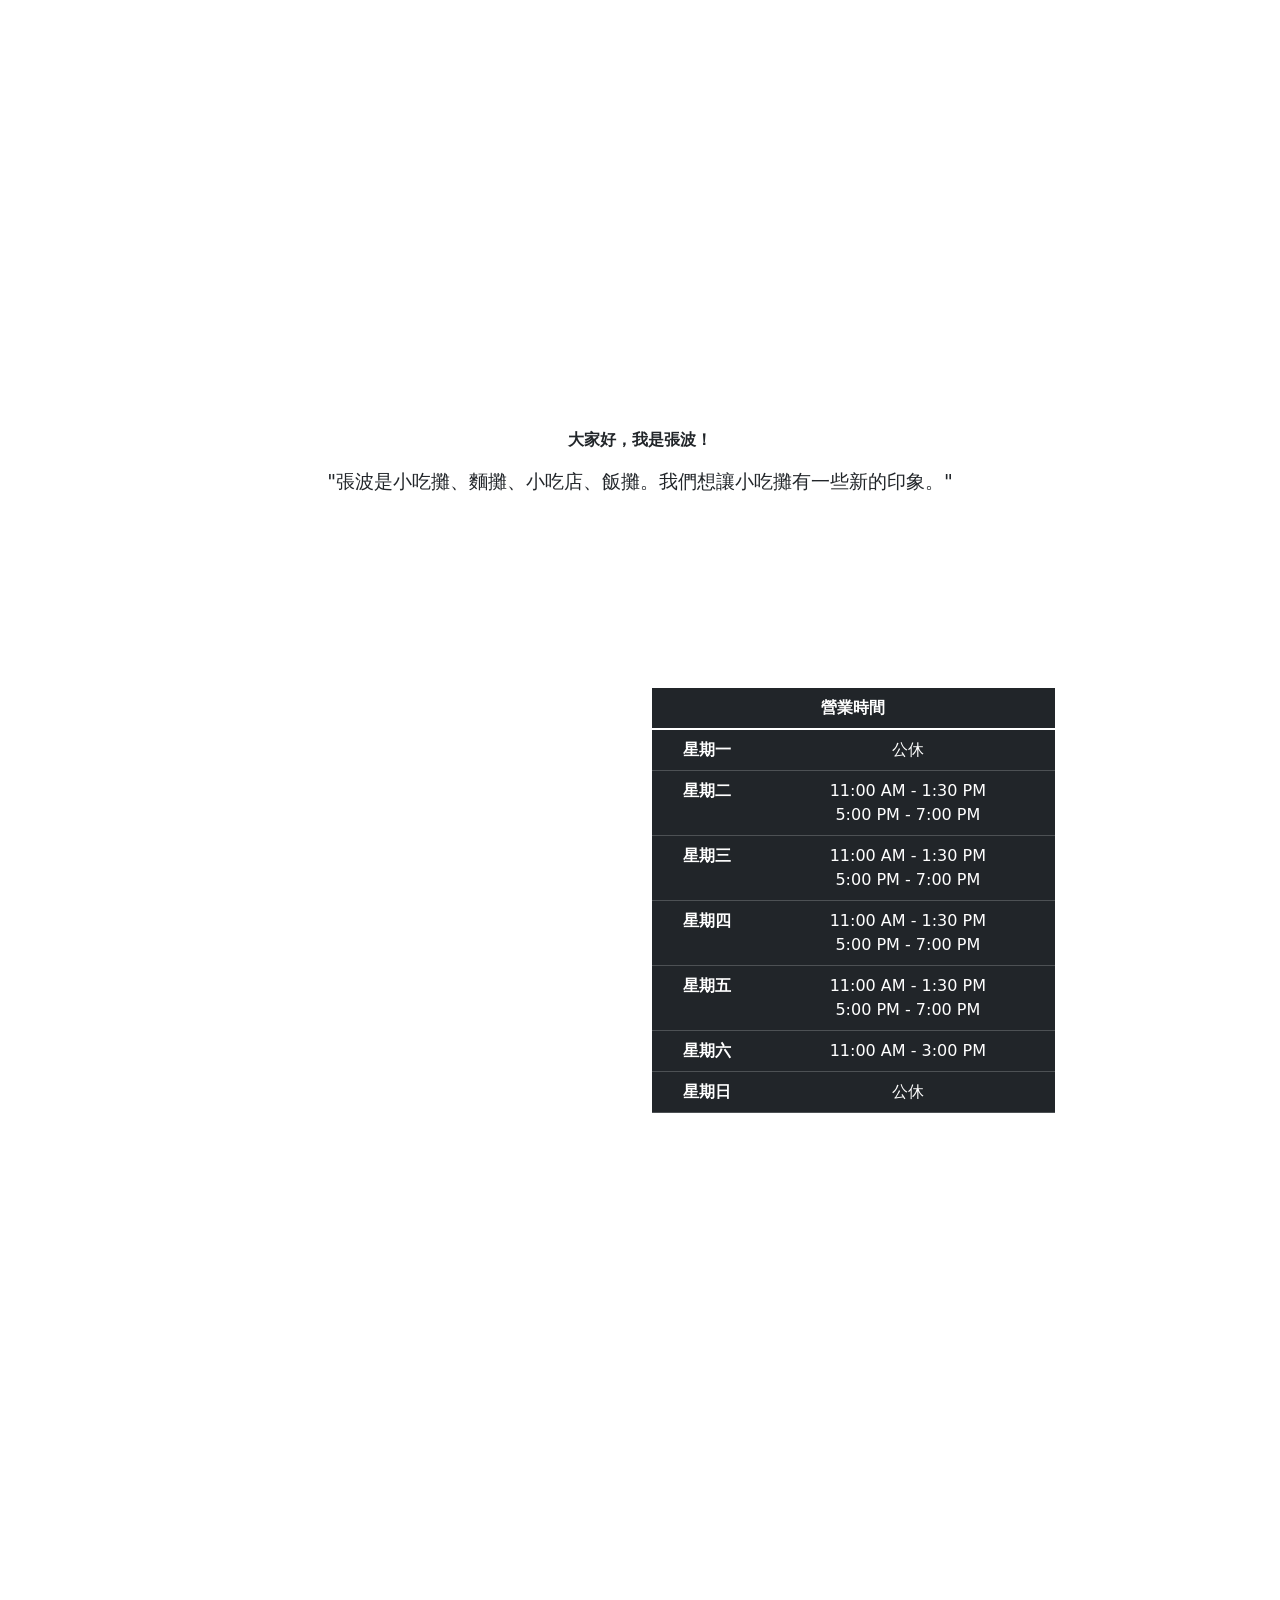
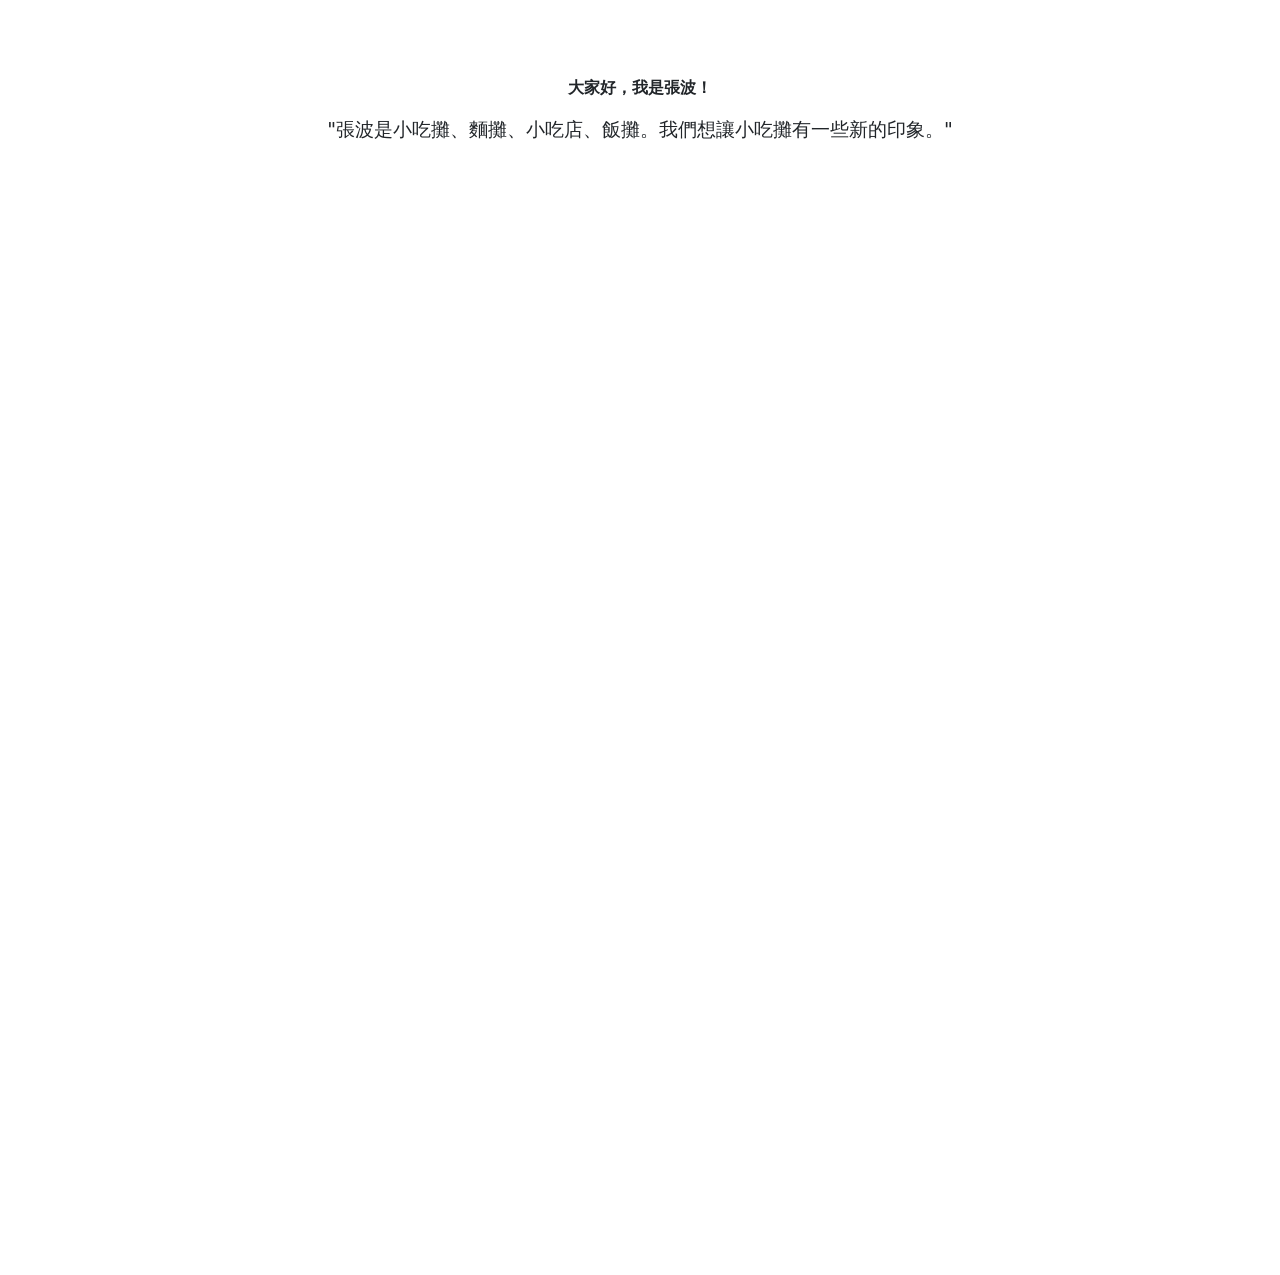
==== commit 3a1e7492: "updates for 0108" ====
--- a/index.html
+++ b/index.html
@@ -49,17 +49,8 @@
             <div id="team_parallax">
                 <div class="container-fluid">
                     <p id="team_title" data-aos="fade-up">團隊</p>
-                    <div id="team_card" class="row row-cols-1 row-cols-md-2 g-4 justify-content-center">
+                    <div id="team_card" class="row row-cols-1 row-cols-md-3 g-4 justify-content-center">
                         <div class="col justify-content-center">
-                            <div class="card card_custom text-bg-dark">
-                                <img src="./img/pordi.jpg" class="card-img">
-                                <div class="card-img-overlay">
-                                    <h5 class="card-title fw-bold text-black">張言偉</h5>
-                                    <p class="card-text text-black">貓派//太陽金星天秤//月亮射手//上升天蠍//3/5人//餐飲//烘焙//調飲</p>
-                                </div>
-                            </div>
-                        </div>
-                        <div class="col">
                             <div class="card card_custom text-bg-dark">
                                 <img src="./img/pordi.jpg" class="card-img">
                                 <div class="card-img-overlay">
@@ -135,13 +126,78 @@
                 </div>
             </div>
         </section>
+        <div id="mbreakn" data-aos="zoom-in">
+            <p id="mbreakn_title">大家好，我是張波！</p>
+            <p id="mbreakn_des">"張波是小吃攤、麵攤、小吃店、飯攤。我們想讓小吃攤有一些新的印象。"</p>
+        </div>
         <section id="news">
-            <div class="row">
-
-            </div>
-        </section>
+            <div id="news_parallax">
+                <div class="container-fluid">
+                    <p id="news_title" data-aos="fade-up">資訊</p>
+                    <br>
+                    <div class="row row-cols-1 row-cols-md-3 g-4 justify-content-center">
+                        <div class="col">
+                            <iframe
+                            id="location"
+                            frameborder="0" style="border:0"
+                            referrerpolicy="no-referrer-when-downgrade"
+                            src="https://www.google.com/maps/embed/v1/place?key=AIzaSyARYEbhXFvPFocYDwJ3g1tu3FCQ_zS1fhE&q=Eiffel+Tower,Paris+France"
+                            allowfullscreen>
+                            </iframe>
+                        </div>
+                        <div class="col">
+                            <table id="hour_table" class="table table-hover table-dark">
+                                <thead>
+                                <tr>
+                                    <th scope="col" colspan="2">營業時間</th>
+                                </tr>
+                                </thead>
+                                <tbody class="table-group-divider">
+                                    <tr>
+                                        <th scope="row">星期一</th>
+                                        <td>公休</td>
+                                    </tr>
+                                    <tr>
+                                        <th scope="row">星期二</th>
+                                        <td>11:00 AM - 1:30 PM 
+                                        <br>5:00 PM - 7:00 PM</td>
+                                    </tr>
+                                    <tr>
+                                        <th scope="row">星期三</th>
+                                        <td>11:00 AM - 1:30 PM 
+                                        <br>5:00 PM - 7:00 PM</td>
+                                    </tr>
+                                    <tr>
+                                        <th scope="row">星期四</th>
+                                        <td>11:00 AM - 1:30 PM 
+                                        <br>5:00 PM - 7:00 PM</td>
+                                    </tr>
+                                    <tr>
+                                        <th scope="row">星期五</th>
+                                        <td>11:00 AM - 1:30 PM 
+                                        <br>5:00 PM - 7:00 PM</td>
+                                    </tr>
+                                    <tr>
+                                        <th scope="row">星期六</th>
+                                        <td>11:00 AM - 3:00 PM</td>
+                                    </tr>
+                                    <tr>
+                                        <th scope="row">星期日</th>
+                                        <td>公休</td>
+                                    </tr>
+                                </tbody>
+                            </table>
+                        </div>
+                    </div>
+                </div>
+            </div>
+        </section>
+        <div id="mbreakn" data-aos="zoom-in">
+            <p id="mbreakn_title">大家好，我是張波！</p>
+            <p id="mbreakn_des">"張波是小吃攤、麵攤、小吃店、飯攤。我們想讓小吃攤有一些新的印象。"</p>
+        </div>
         <section id="product">
-            <div class="row">
+            <div id="product_parallax">
 
             </div>
         </section>
--- a/css/index.css
+++ b/css/index.css
@@ -1,9 +1,15 @@
+/* Navigation Bar */
 #logo_pic {
     max-width: 15%;
 }
 #logo_name {
     max-width: 50%;
 }
+.navbar_bg_color {
+    background-color: lightgrey;
+}
+
+/* Parallax */
 #home_parallax {
     background: linear-gradient(rgba(0, 0, 0, 0.7), rgba(0, 0, 0, -1)), url('../img/pork_dish.jpg');
     min-height: 1080px; 
@@ -11,9 +17,6 @@
     background-position: center;
     background-repeat: no-repeat;
     background-size: cover;
-}
-.navbar_bg_color {
-    background-color: lightgrey;
 }
 #team_parallax{
     background: linear-gradient(rgba(255, 255, 255, 0.5), rgba(0, 0, 0, -1)), url('../img/team.jpg');
@@ -23,6 +26,32 @@
     background-repeat: no-repeat;
     background-size: cover;
 }
+#menu_parallax {
+    background: linear-gradient(rgba(0, 0, 0, 0.7), rgba(0, 0, 0, -1)), url('../img/cat.jpg');
+    min-height: 1080px; 
+    background-attachment: fixed;
+    background-position: center;
+    background-repeat: no-repeat;
+    background-size: cover;
+}
+#news_parallax {
+    background: linear-gradient(rgba(0, 0, 0, 0.7), rgba(0, 0, 0, -1)), url('../img/interior.jpg');
+    min-height: 1080px; 
+    background-attachment: fixed;
+    background-position: center;
+    background-repeat: no-repeat;
+    background-size: cover;
+}
+#product_parallax {
+    background: linear-gradient(rgba(0, 0, 0, 0.7), rgba(0, 0, 0, -1)), url('../img/counter.jpg');
+    min-height: 1080px; 
+    background-attachment: fixed;
+    background-position: center;
+    background-repeat: no-repeat;
+    background-size: cover;
+}
+
+/* Title and Description */
 #title_des {
     position: absolute;
     top: 35%;
@@ -50,6 +79,22 @@
     font-size: 3em;
     color:black
 }
+#menu_title {
+    text-align: center;
+    font-weight: bold;
+    padding-top: 30px;
+    font-size: 3em;
+    color:white
+}
+#news_title {
+    text-align: center;
+    font-weight: bold;
+    padding-top: 30px;
+    font-size: 3em;
+    color:white
+}
+
+/* Break Items */
 #hbreakt_title {
     margin-top: 50px;
     text-align: center;
@@ -60,11 +105,6 @@
     text-align: center;
     font-size: 1.5vw;
     margin-bottom: 50px;
-}
-.card_custom {
-    margin-bottom: 30px;
-    max-width: 400px;
-    margin: auto;
 }
 #tbreakm_title {
     margin-top: 50px;
@@ -77,24 +117,48 @@
     font-size: 1.5vw;
     margin-bottom: 50px;
 }
-#menu_parallax {
-    background: linear-gradient(rgba(0, 0, 0, 0.7), rgba(0, 0, 0, -1)), url('../img/cat.jpg');
-    min-height: 1080px; 
-    background-attachment: fixed;
-    background-position: center;
-    background-repeat: no-repeat;
-    background-size: cover;
-}
-#menu_title {
+#mbreakn_title {
+    margin-top: 50px;
     text-align: center;
     font-weight: bold;
-    padding-top: 30px;
-    font-size: 3em;
-    color:white
+    font-size: 16px;
+}
+#mbreakn_des {
+    text-align: center;
+    font-size: 1.5vw;
+    margin-bottom: 50px;
+}
+#nbreakp_title {
+    margin-top: 50px;
+    text-align: center;
+    font-weight: bold;
+    font-size: 16px;
+}
+#nbreakp_des {
+    text-align: center;
+    font-size: 1.5vw;
+    margin-bottom: 50px;
+}
+
+
+/* Card Items */
+.card_custom {
+    margin-bottom: 30px;
+    max-width: 400px;
+    margin: auto;
 }
 .card_price {
     text-align: center;
     font-weight: bold;
     font-size: 16px;
     margin-bottom: 0px;
+}
+
+/* MISC */
+tr {
+    text-align: center;
+}
+#location {
+    width: 100%;
+    height: 426px;
 }
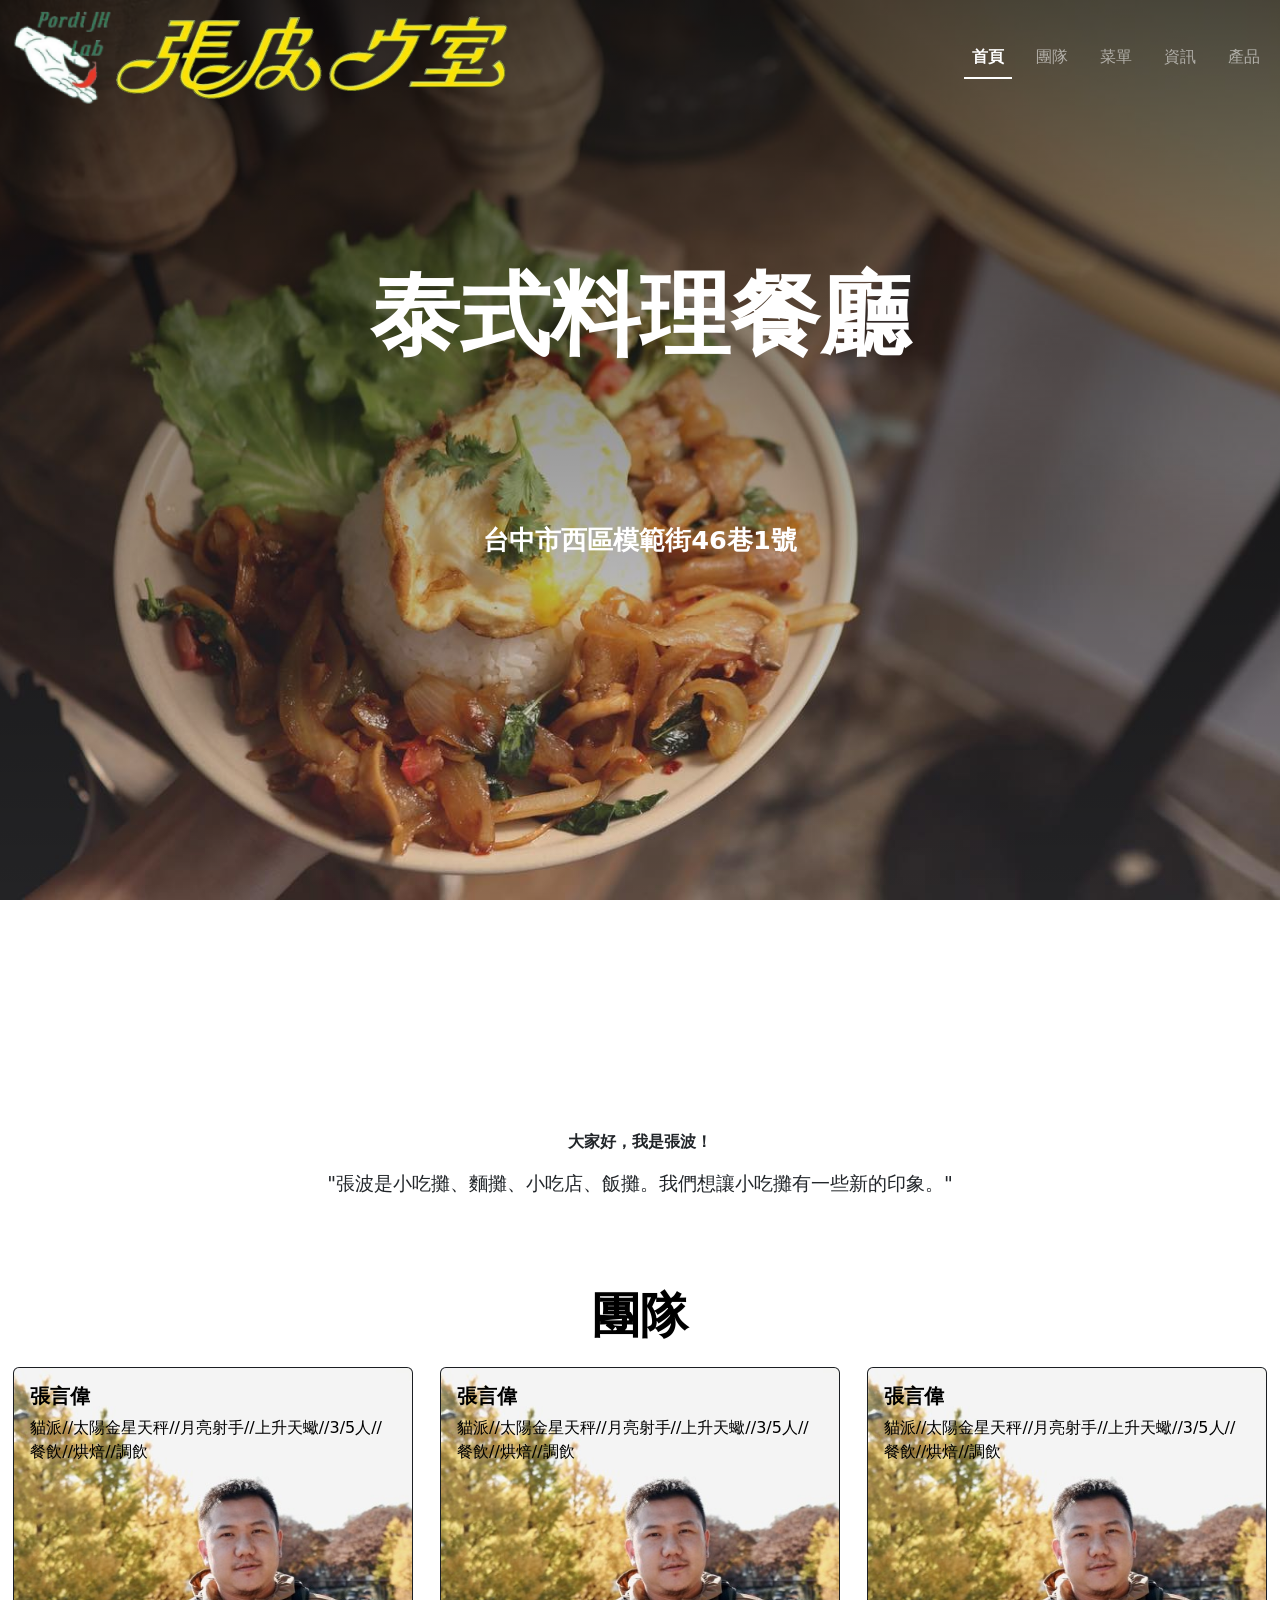
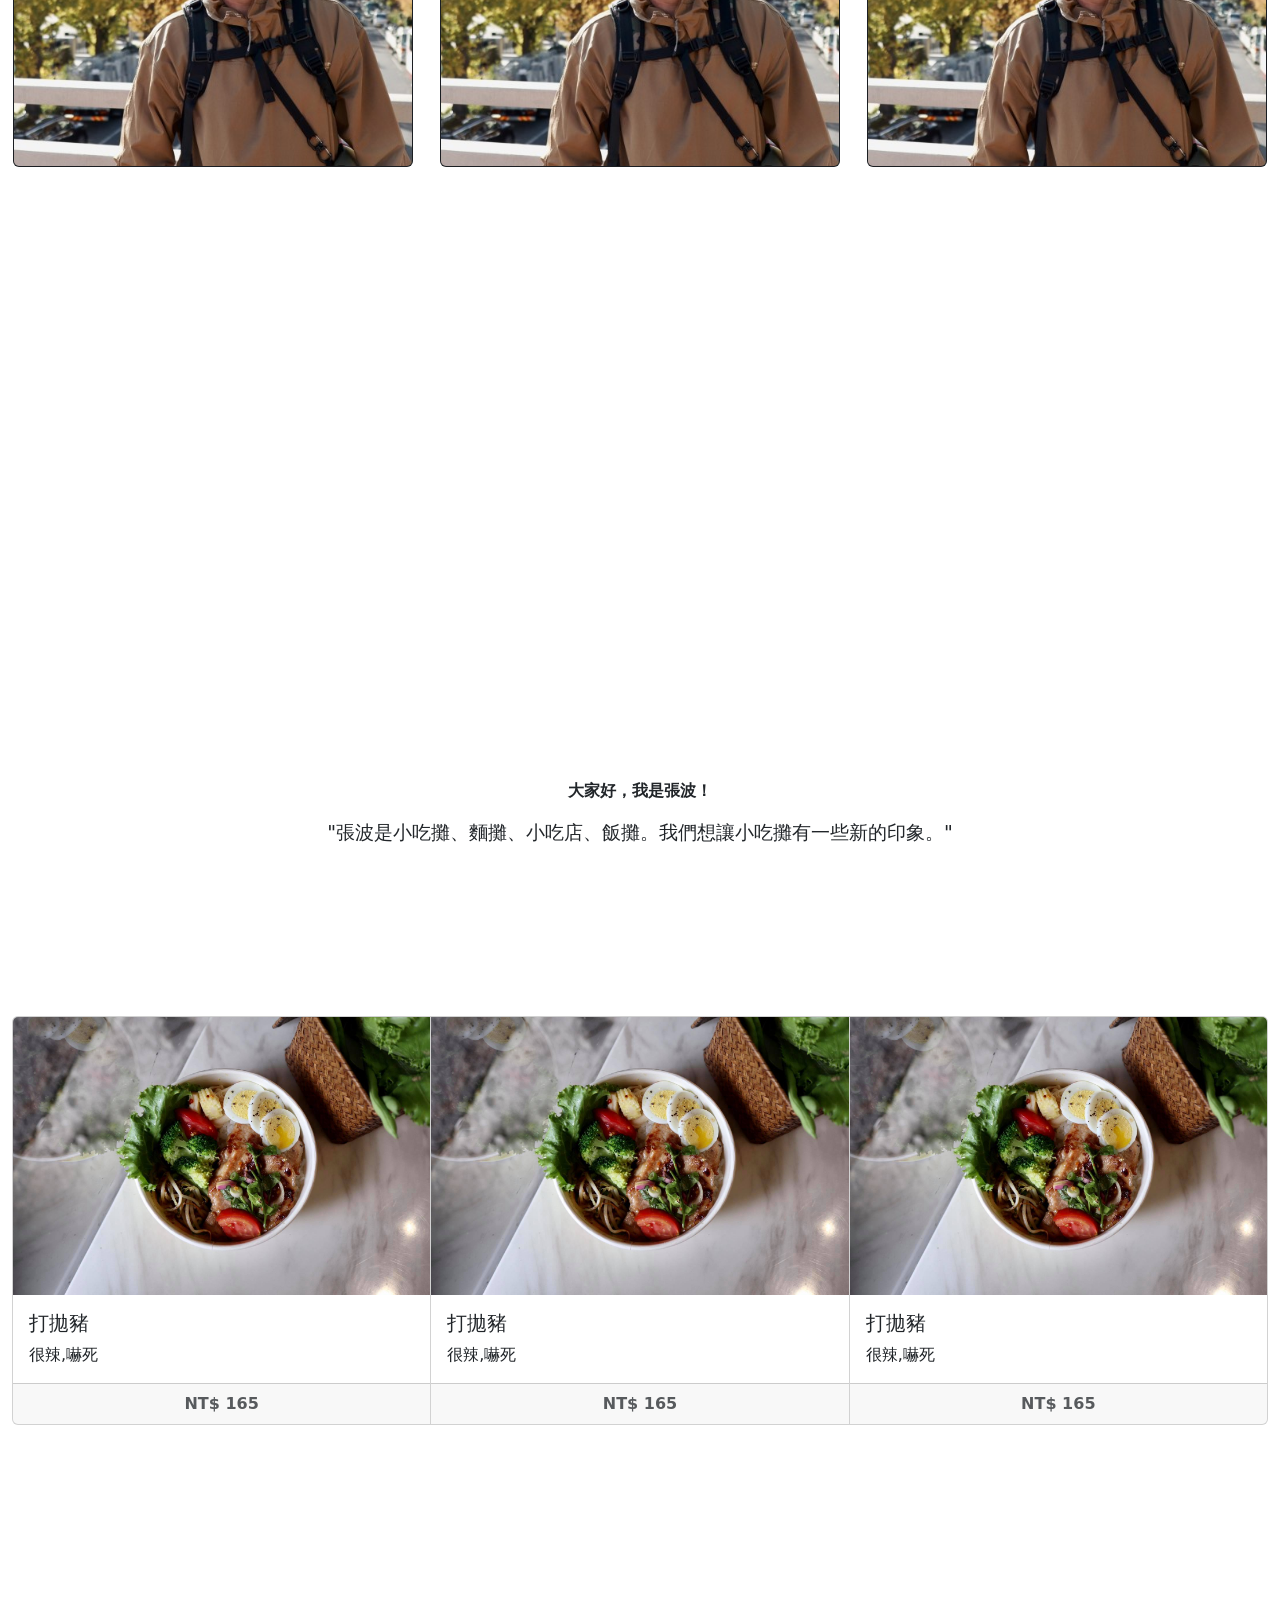
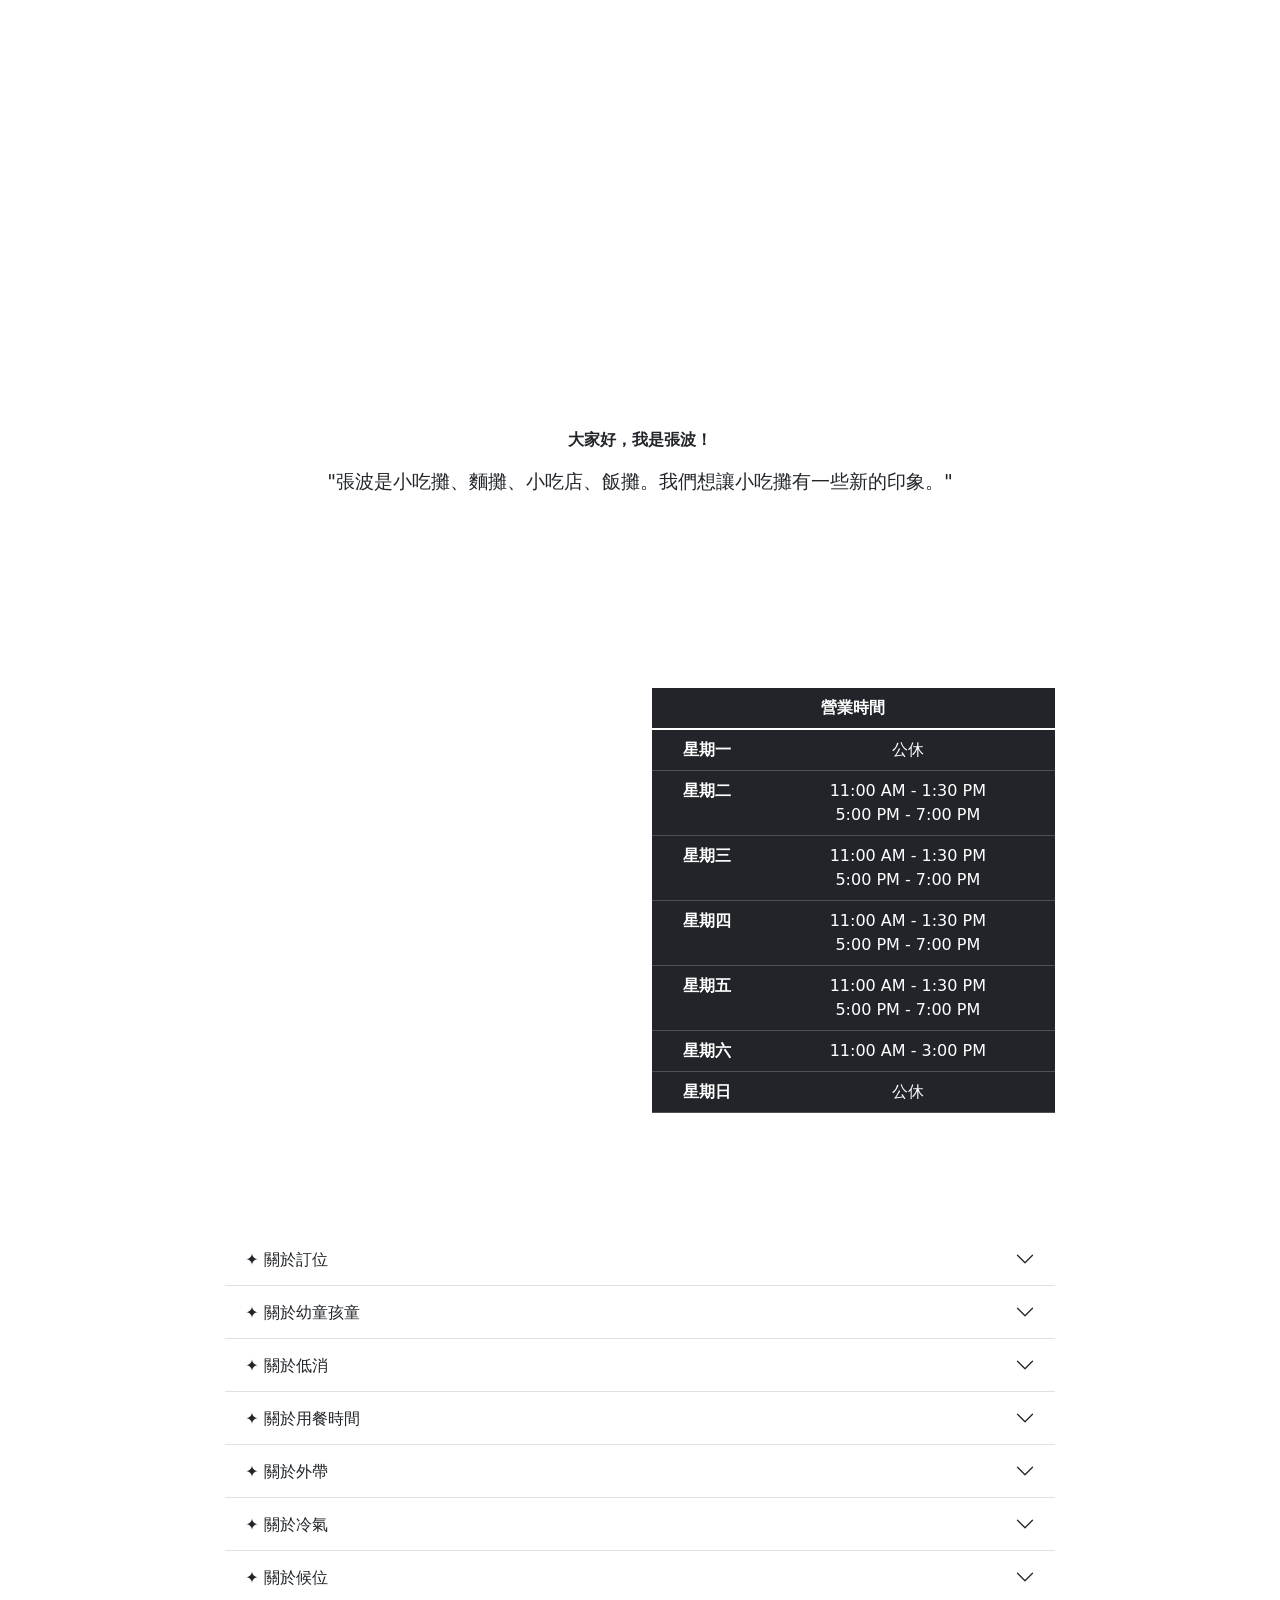
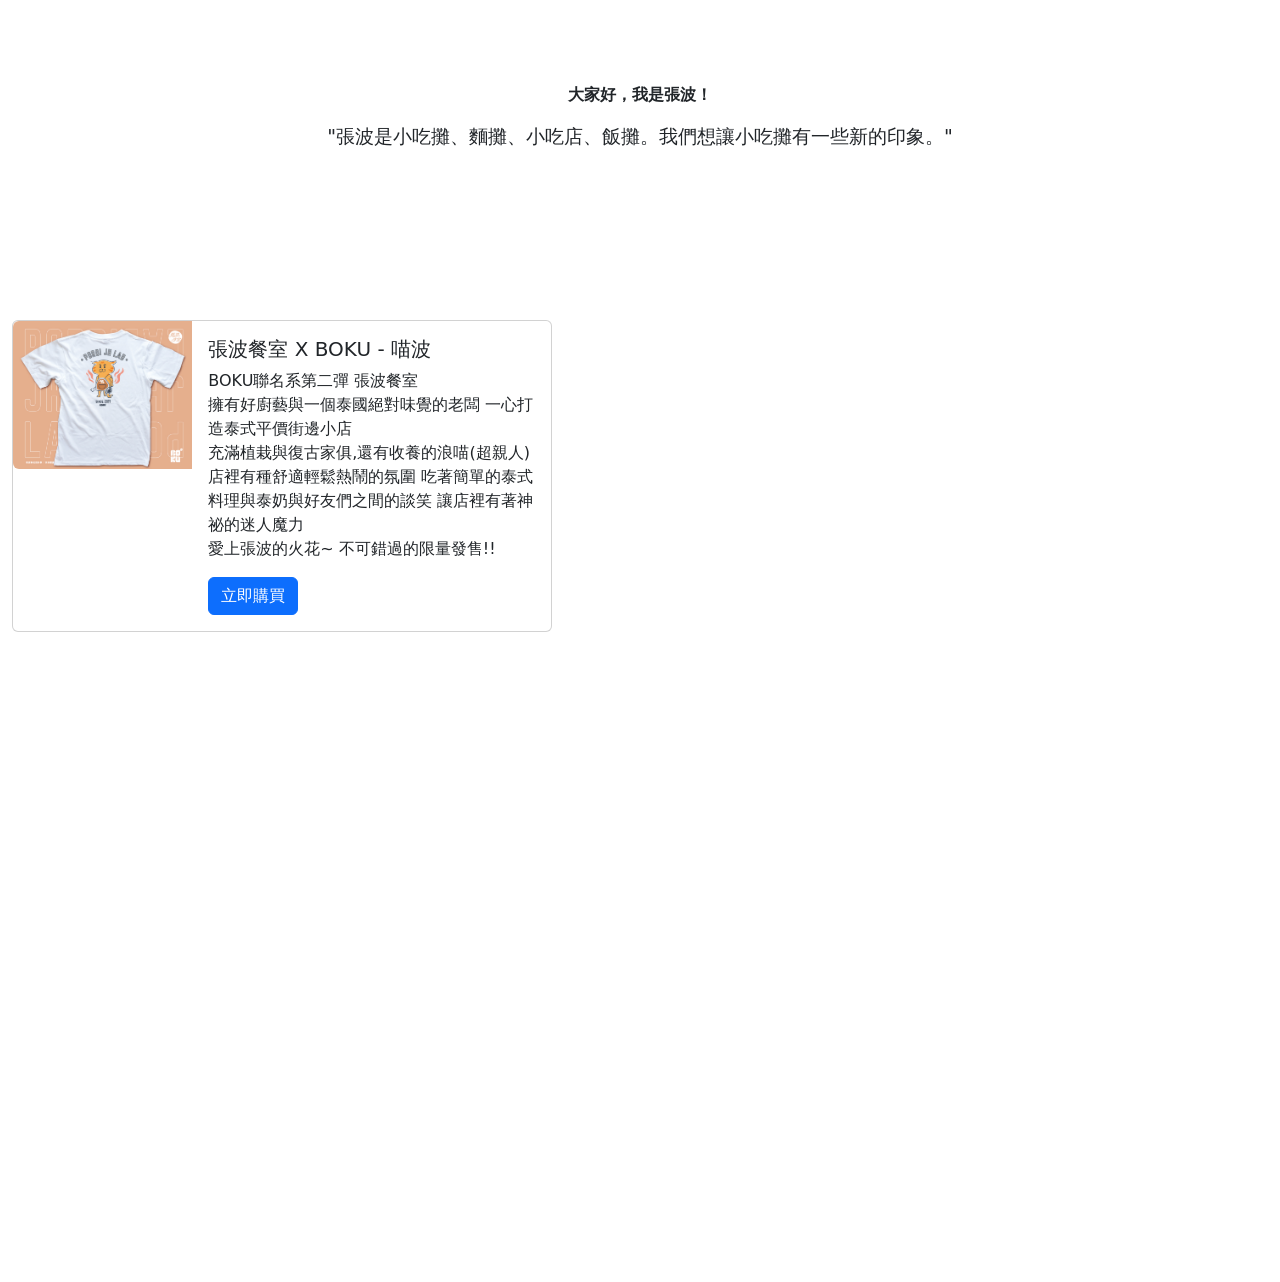
==== commit e16ba6fd: "final update for latest demo" ====
--- a/index.html
+++ b/index.html
@@ -136,16 +136,16 @@
                     <p id="news_title" data-aos="fade-up">資訊</p>
                     <br>
                     <div class="row row-cols-1 row-cols-md-3 g-4 justify-content-center">
-                        <div class="col">
+                        <div class="col" data-aos="fade-up">
                             <iframe
                             id="location"
                             frameborder="0" style="border:0"
                             referrerpolicy="no-referrer-when-downgrade"
-                            src="https://www.google.com/maps/embed/v1/place?key=AIzaSyARYEbhXFvPFocYDwJ3g1tu3FCQ_zS1fhE&q=Eiffel+Tower,Paris+France"
+                            src="https://www.google.com/maps/embed/v1/place?key=AIzaSyARYEbhXFvPFocYDwJ3g1tu3FCQ_zS1fhE&q=張波歺室"
                             allowfullscreen>
                             </iframe>
                         </div>
-                        <div class="col">
+                        <div class="col" data-aos="fade-up">
                             <table id="hour_table" class="table table-hover table-dark">
                                 <thead>
                                 <tr>
@@ -189,6 +189,112 @@
                             </table>
                         </div>
                     </div>
+                    <div id="info_accord" class="row justify-content-center">
+                        <div id="info_title">『來店內用餐須知』</div>
+                        <div class="col-8">
+                            <div class="accordion accordion-flush" id="infoAccordion" data-aos="fade-up">
+                                <div class="accordion-item">
+                                    <h2 class="accordion-header">
+                                        <button class="accordion-button collapsed" type="button" data-bs-toggle="collapse" data-bs-target="#flush-collapseOne" aria-expanded="false" aria-controls="flush-collapseOne">
+                                        ✦ 關於訂位
+                                        </button>
+                                    </h2>
+                                    <div id="flush-collapseOne" class="accordion-collapse collapse" data-bs-parent="#infoAccordion">
+                                        <div class="accordion-body">
+                                            目前沒有唷，因為我們是小吃攤快餐店所以都是依照現場位置為主。
+                                            用餐人數超過4位，由於店內四人桌非常少所以候位會比較久一點。
+                                        </div>
+                                    </div>
+                                </div>
+                                <div class="accordion-item">
+                                    <h2 class="accordion-header">
+                                        <button class="accordion-button collapsed" type="button" data-bs-toggle="collapse" data-bs-target="#flush-collapseTwo" aria-expanded="false" aria-controls="flush-collapseTwo">
+                                        ✦ 關於幼童孩童
+                                        </button>
+                                    </h2>
+                                    <div id="flush-collapseTwo" class="accordion-collapse collapse" data-bs-parent="#infoAccordion">
+                                        <div class="accordion-body">
+                                            不接待10歲以下小朋友，
+                                            10歲以上佔一個座位就是一份餐點。
+                                            熱湯危險⚠️
+                                            碰撞危險⚠️
+                                            謝謝😁
+                                        </div>
+                                    </div>
+                                </div>
+                                <div class="accordion-item">
+                                    <h2 class="accordion-header">
+                                        <button class="accordion-button collapsed" type="button" data-bs-toggle="collapse" data-bs-target="#flush-collapseThree" aria-expanded="false" aria-controls="flush-collapseThree">
+                                        ✦ 關於低消
+                                        </button>
+                                    </h2>
+                                    <div id="flush-collapseThree" class="accordion-collapse collapse" data-bs-parent="#infoAccordion">
+                                        <div class="accordion-body">
+                                            基本上是佔一個位子就是一份低消。即日起低消是以一份店內價位最低的餐點為低消（ex:紅綠咖哩飯或者張波打拋豬肉飯，飲料不算。）
+                                            如果你真的不餓建議下次都餓的時候再一起過來用餐吧！！！
+                                            （如果避開”尖峰"時段，視情況我們都還能商量）。
+                                            因為我們都需要為了生活而努力活著，各位波比大大們我們還有租金呀啊啊啊啊啊啊啊啊啊啊啊啊啊啊啊！！！！！！
+                                            我們手臂沒有粗，也沒有後台靠山的！！！！！
+                                        </div>
+                                    </div>
+                                </div>
+                                <div class="accordion-item">
+                                    <h2 class="accordion-header">
+                                        <button class="accordion-button collapsed" type="button" data-bs-toggle="collapse" data-bs-target="#flush-collapseFour" aria-expanded="false" aria-controls="flush-collapseFour">
+                                        ✦ 關於用餐時間
+                                        </button>
+                                    </h2>
+                                    <div id="flush-collapseFour" class="accordion-collapse collapse" data-bs-parent="#infoAccordion">
+                                        <div class="accordion-body">
+                                            即日起尖峰時段為每一組50分鐘，如果你晚到了還請麻煩多擔待配合了
+                                            離峰時段基本上後面沒有等待用餐的客人，張波也不會催促提醒。除非張波準備休息了
+                                            （店內非常不適合洽談生意，還請移動至咖啡廳好好談生意。祝福生意談成事業蒸蒸日上）
+                                        </div>
+                                    </div>
+                                </div>
+                                <div class="accordion-item">
+                                    <h2 class="accordion-header">
+                                        <button class="accordion-button collapsed" type="button" data-bs-toggle="collapse" data-bs-target="#flush-collapseFive" aria-expanded="false" aria-controls="flush-collapseFive">
+                                        ✦ 關於外帶
+                                        </button>
+                                    </h2>
+                                    <div id="flush-collapseFive" class="accordion-collapse collapse" data-bs-parent="#infoAccordion">
+                                        <div class="accordion-body">
+                                            可以於營業時間前於粉絲團私訊給我們。
+                                            或者前一天先訊息告知，待我們回覆收到沒問題即為外帶點餐完成。
+                                            再來取餐就可以囉！！！
+                                            為什麼沒有電話，因為張波不喜歡接電話。
+                                            所以有事私訊我們吧！！！！對了！！休假時間跟休息時間可能不會回覆或著沒時間回覆還請見諒。
+                                        </div>
+                                    </div>
+                                </div>
+                                <div class="accordion-item">
+                                    <h2 class="accordion-header">
+                                        <button class="accordion-button collapsed" type="button" data-bs-toggle="collapse" data-bs-target="#flush-collapseSix" aria-expanded="false" aria-controls="flush-collapseSix">
+                                        ✦ 關於冷氣
+                                        </button>
+                                    </h2>
+                                    <div id="flush-collapseSix" class="accordion-collapse collapse" data-bs-parent="#infoAccordion">
+                                        <div class="accordion-body">
+                                            比較抱歉由於廚房跟餐廳沒有隔開，所以冷氣可能不是那麼冷。還請見諒！！！
+                                        </div>
+                                    </div>
+                                </div>
+                                <div class="accordion-item">
+                                    <h2 class="accordion-header">
+                                        <button class="accordion-button collapsed" type="button" data-bs-toggle="collapse" data-bs-target="#flush-collapseSeven" aria-expanded="false" aria-controls="flush-collapseSeven">
+                                        ✦ 關於候位
+                                        </button>
+                                    </h2>
+                                    <div id="flush-collapseSeven" class="accordion-collapse collapse" data-bs-parent="#infoAccordion">
+                                        <div class="accordion-body">
+                                            天氣熱的話附近100公尺左右有一間7-11可以在那等候張波電話通知。要候位，留下手機號碼就可以先離開等電話通知囉！
+                                        </div>
+                                    </div>
+                                </div>
+                            </div>
+                        </div>
+                    </div>
                 </div>
             </div>
         </section>
@@ -198,7 +304,40 @@
         </div>
         <section id="product">
             <div id="product_parallax">
-
+                <div class="container-fluid">
+                    <p id="product_title" data-aos="fade-up">商品</p>
+                    <div class="row row-cols-1 row-cols-md-2 g-4">
+                        <div class="col">
+                            <div class="card mb-3" style="max-width: 540px;">
+                                <div class="row g-0">
+                                    <div class="col-md-4">
+                                        <img src="./img/shirt.jpg" class="img-fluid rounded-start">
+                                    </div>
+                                    <div class="col-md-8">
+                                        <div class="card-body">
+                                            <h5 class="card-title">張波餐室 X BOKU - 喵波</h5>
+                                            <p class="card-text">BOKU聯名系第二彈  張波餐室
+                                            <br>
+                                            擁有好廚藝與一個泰國絕對味覺的老闆
+                                            一心打造泰式平價街邊小店
+                                            <br>
+                                            充滿植栽與復古家俱,還有收養的浪喵(超親人)
+                                            <br>
+                                            店裡有種舒適輕鬆熱鬧的氛圍
+                                            吃著簡單的泰式料理與泰奶與好友們之間的談笑
+                                            讓店裡有著神祕的迷人魔力
+                                            <br>
+                                            愛上張波的火花~
+                                            不可錯過的限量發售!!
+                                            </p>
+                                            <a href="https://www.boku-tw.com/product/pordi/" class="btn btn-primary">立即購買</a>
+                                        </div>
+                                    </div>
+                                </div>
+                            </div>
+                        </div>
+                    </div>
+                </div>
             </div>
         </section>
     </div>
--- a/css/index.css
+++ b/css/index.css
@@ -77,21 +77,35 @@
     font-weight: bold;
     padding-top: 30px;
     font-size: 3em;
-    color:black
+    color:black;
 }
 #menu_title {
     text-align: center;
     font-weight: bold;
     padding-top: 30px;
     font-size: 3em;
-    color:white
+    color:white;
 }
 #news_title {
     text-align: center;
     font-weight: bold;
     padding-top: 30px;
     font-size: 3em;
-    color:white
+    color:white;
+}
+#info_title {
+    text-align: center;
+    font-weight: bold;
+    font-size: 3em;
+    color:white;
+    margin: 20px 0px 12px 0px;
+}
+#product_title {
+    text-align: center;
+    font-weight: bold;
+    padding-top: 30px;
+    font-size: 3em;
+    color:white;
 }
 
 /* Break Items */
@@ -161,4 +175,7 @@
 #location {
     width: 100%;
     height: 426px;
+}
+#info_accord {
+    padding-bottom: 30px;
 }
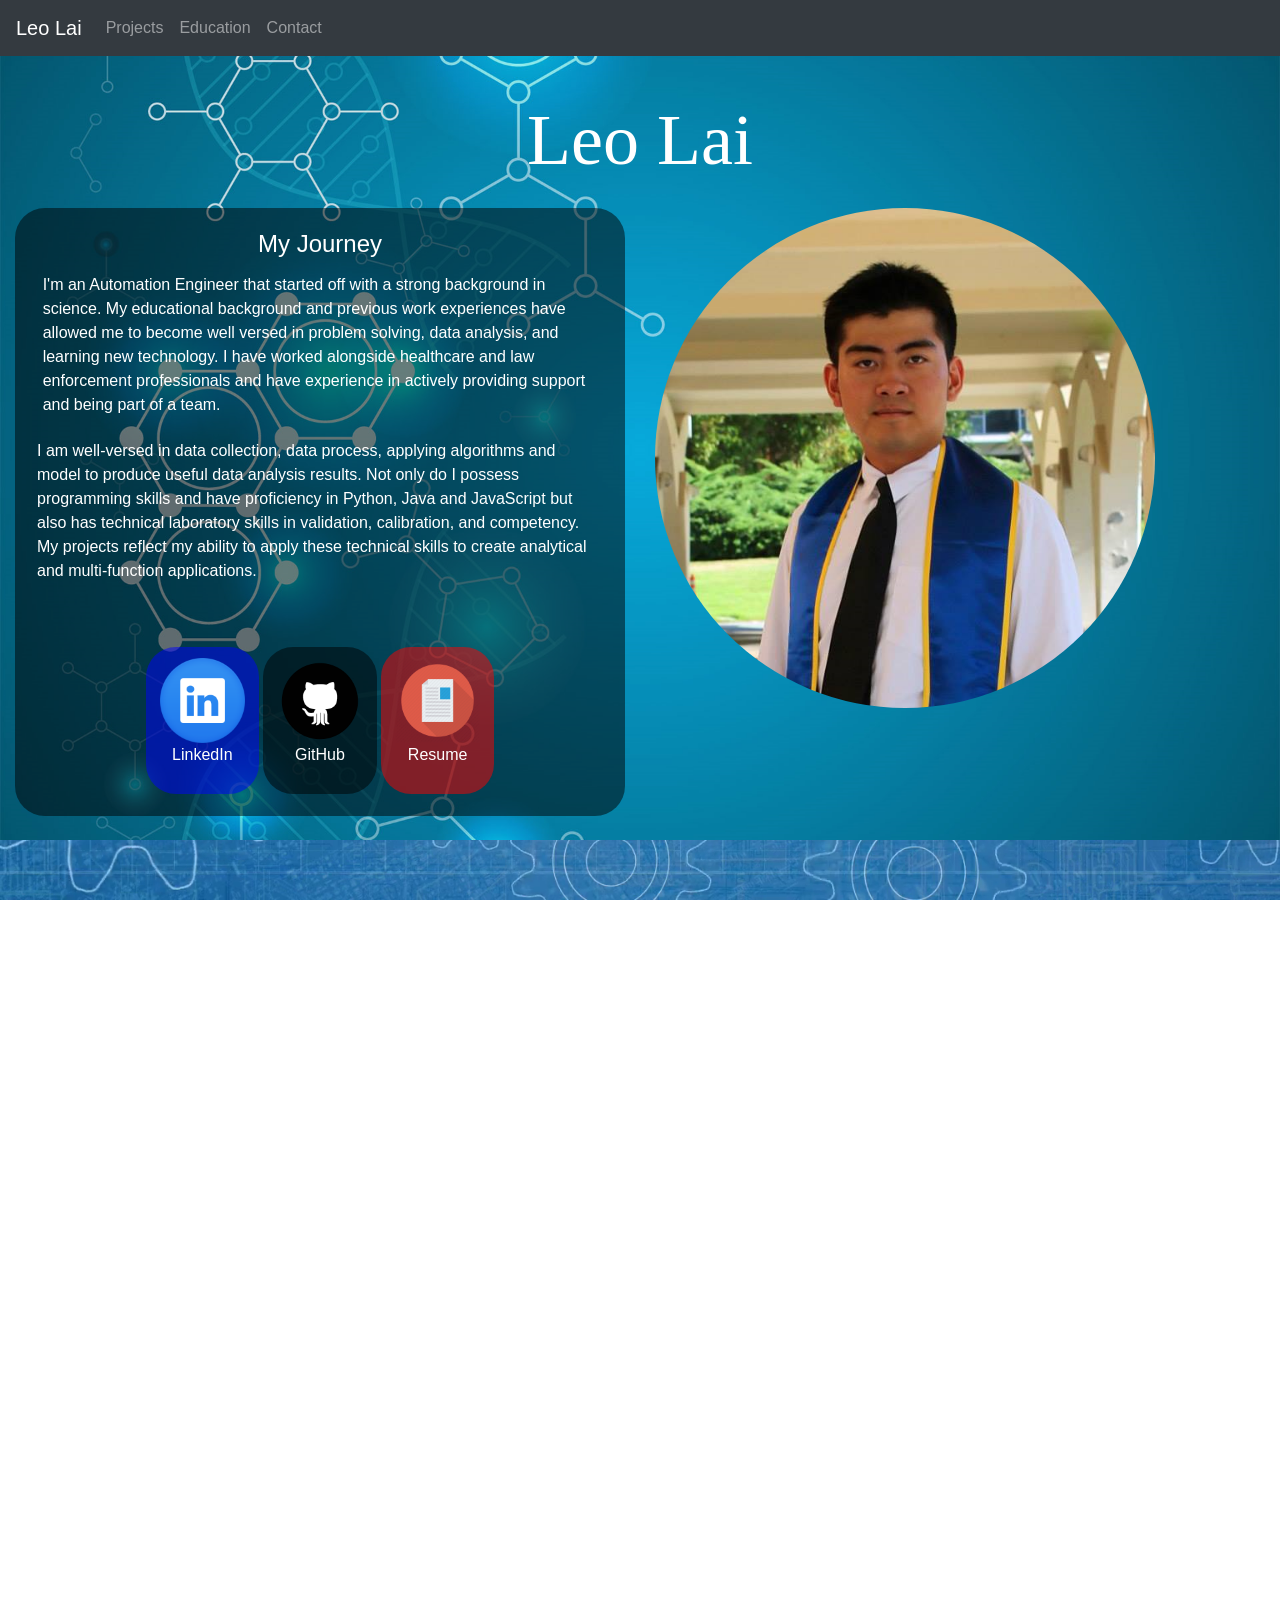
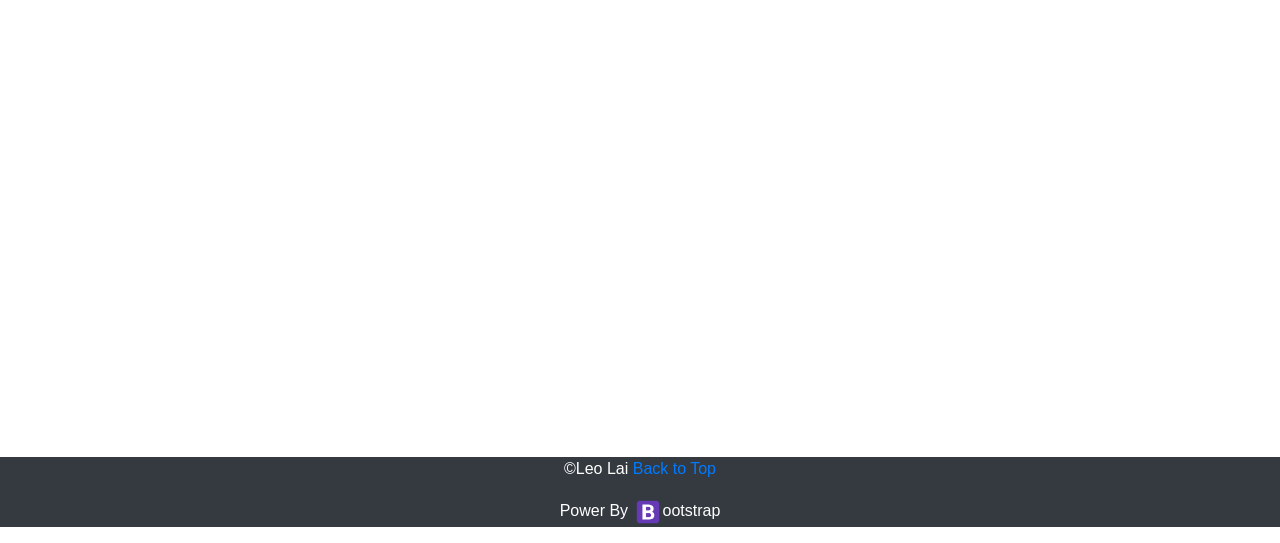
==== commit b005f2d5: "Re-upload original page" ====
--- a/index.html
+++ b/index.html
@@ -1,350 +1,380 @@
 <!DOCTYPE html>
-<html lang="en">
+<html>
 <head>
-    <meta charset="UTF-8">
-    <title>Pordi JH Lab</title>
-    <meta name="viewport" content="width=device-width; initial-scale=1.0">
-    <link rel="stylesheet" type="text/css" href="./css/index.css">
-    <link href="https://cdn.jsdelivr.net/npm/bootstrap@5.3.2/dist/css/bootstrap.min.css" rel="stylesheet" integrity="sha384-T3c6CoIi6uLrA9TneNEoa7RxnatzjcDSCmG1MXxSR1GAsXEV/Dwwykc2MPK8M2HN" crossorigin="anonymous">
-    <link rel="stylesheet" href="https://cdn.jsdelivr.net/npm/bootstrap-icons@1.11.3/font/bootstrap-icons.min.css">
-    <link rel="stylesheet" href="https://cdnjs.cloudflare.com/ajax/libs/animate.css/4.1.1/animate.min.css"/>
-    <link href="https://unpkg.com/aos@2.3.1/dist/aos.css" rel="stylesheet">
+    <meta charset="utf-8" />
+    <title>Leo Lai</title>
+    <link rel="stylesheet" href="css/bootstrap.css">
+    <link rel="stylesheet" href="css/animate.min.css">
+    <link rel="stylesheet" href="css/aos.css"/>
+    <link rel="stylesheet" href="css/index.css" />
+    <link href="https://fonts.googleapis.com/css?family=Imprima|Passion+One|Righteous" rel="stylesheet">
 </head>
 <body>
-    <div>
-        <header>
-            <nav id="nav_main" class="navbar navbar-expand-lg fixed-top bg-transparent" data-bs-theme="dark">
-                <div class="container-fluid">
-                    <img id="logo_pic" src="./img/logo_pic.png">
-                    <img id="logo_name" src="./img/logo_name.png">
-                    <button class="navbar-toggler" type="button" data-bs-toggle="collapse" data-bs-target="#navbar_menu" aria-controls="navbarmenu" aria-expanded="false" aria-label="Toggle navigation">
-                        <span class="navbar-toggler-icon"></span>
-                    </button>
-                    <div class="collapse navbar-collapse justify-content-end" id="navbar_menu">
-                        <div class="navbar-nav nav-underline">
-                            <a class="nav-link active" aria-current="page" href="#home">首頁</a>
-                            <a class="nav-link" href="#team">團隊</a>
-                            <a class="nav-link" href="#menu">菜單</a>
-                            <a class="nav-link" href="#news">資訊</a>
-                            <a class="nav-link" href="#product">產品</a>
-                        </div>
-                    </div>
-                </div>
-            </nav>
-        </header>
-        <section id="home">
-            <div id="home_parallax">
-                <div class="container-fluid">
-                    <p id="title_des" class="title_text">泰式料理餐廳</p>
-                    <br>
-                    <p id="title_add" class="title_text">台中市西區模範街46巷1號</p>
-                </div>
-            </div>
-        </section>
-        <div id="hbreakt" data-aos="zoom-in">
-            <p id="hbreakt_title">大家好，我是張波！</p>
-            <p id="hbreakt_des">"張波是小吃攤、麵攤、小吃店、飯攤。我們想讓小吃攤有一些新的印象。"</p>
-        </div>
-        <section id="team">
-            <div id="team_parallax">
-                <div class="container-fluid">
-                    <p id="team_title" data-aos="fade-up">團隊</p>
-                    <div id="team_card" class="row row-cols-1 row-cols-md-3 g-4 justify-content-center">
-                        <div class="col justify-content-center">
-                            <div class="card card_custom text-bg-dark">
-                                <img src="./img/pordi.jpg" class="card-img">
-                                <div class="card-img-overlay">
-                                    <h5 class="card-title fw-bold text-black">張言偉</h5>
-                                    <p class="card-text text-black">貓派//太陽金星天秤//月亮射手//上升天蠍//3/5人//餐飲//烘焙//調飲</p>
-                                </div>
+    <div id="borderfix">
+    <header>
+        <nav class="animated slideInDown navbar fixed-top navbar-expand-lg navbar-dark bg-dark">
+            <a class="navbar-brand" href="#home">Leo Lai</a>
+        <button class="navbar-toggler" type="button" data-toggle="collapse" data-target="#navbarNavAltMarkup" aria-controls="navbarNavAltMarkup" aria-expanded="false" aria-label="Toggle navigation">
+            <span class="navbar-toggler-icon"></span>
+        </button>
+            <div class="collapse navbar-collapse" id="navbarNavAltMarkup">
+                <div class="navbar-nav">
+                <a class="nav-item nav-link" href="#project">Projects</a>
+                <a class="nav-item nav-link" href="#education">Education</a>
+                <a class="nav-item nav-link" href="#contact">Contact</a>
+                </div>
+            </div>
+        </nav>
+    </header>
+    <section id="home">
+    <div class="homeparallax">
+        <div class="container-fluid">
+            <br>
+            <br>
+            <br>
+            <h1 class="animated fadeInDown ntitle text-center">Leo Lai</h1>
+            <div class="row">
+                <div class="col">
+                    <div class="animated fadeInLeft medesc">
+                        <h4 class="text-center">My Journey</h4>
+                        <p class="mystory">I'm an Automation Engineer that started off with a strong background in science.
+                            My educational background and previous work experiences have allowed me 
+                            to become well versed in problem solving, 
+                            data analysis, and learning new technology. 
+                            I have worked alongside healthcare and law enforcement professionals 
+                            and have experience in actively providing support and being part of a team.
+                        </p> 
+                        <p>I am well-versed in data collection, data process, applying algorithms 
+                            and model to produce useful data analysis results. Not only do I possess programming skills 
+                            and have proficiency in Python, Java and JavaScript but also has technical laboratory skills
+                            in validation, calibration, and competency.
+                            My projects reflect my ability to apply these technical skills to create analytical and
+                            multi-function applications.
+                        </p>
+                        <br>
+                        <br>
+                        <div class="text-center">
+                            <div id="linkedin">
+                                <a href="https://www.linkedin.com/in/leo-lai-2010/">
+                                <img class="img-fluid" height="85" width="85" src="images/linkedin.png">
+                                </a>
+                                <p>LinkedIn</p>
                             </div>
-                        </div>
-                        <div class="col">
-                            <div class="card card_custom text-bg-dark">
-                                <img src="./img/pordi.jpg" class="card-img">
-                                <div class="card-img-overlay">
-                                    <h5 class="card-title fw-bold text-black">張言偉</h5>
-                                    <p class="card-text text-black">貓派//太陽金星天秤//月亮射手//上升天蠍//3/5人//餐飲//烘焙//調飲</p>
-                                </div>
+                            <div id="github">
+                                <a href="https://github.com/leolai2010">
+                                <img class="img-fluid" height="85" width="85" src="images/githubh.png">
+                                </a>
+                                <p>GitHub</p>
                             </div>
-                        </div>
-                        <div class="col">
-                            <div class="card card_custom text-bg-dark">
-                                <img src="./img/pordi.jpg" class="card-img">
-                                <div class="card-img-overlay">
-                                    <h5 class="card-title fw-bold text-black">張言偉</h5>
-                                    <p class="card-text text-black">貓派//太陽金星天秤//月亮射手//上升天蠍//3/5人//餐飲//烘焙//調飲</p>
-                                </div>
+                            <div id="resume">
+                                <a href="https://drive.google.com/file/d/1_7LcaZ8Rhtz4FVAUNI-UO2prlsvQur7j/view?usp=sharing">
+                                <img class="img-fluid" height="85" width="85" src="images/resume.png">
+                                </a>
+                                <p>Resume</p>
                             </div>
                         </div>
                     </div>
                 </div>
-            </div>
-        </section>
-        <div id="tbreakm" data-aos="zoom-in">
-            <p id="tbreakm_title">大家好，我是張波！</p>
-            <p id="tbreakm_des">"張波是小吃攤、麵攤、小吃店、飯攤。我們想讓小吃攤有一些新的印象。"</p>
-        </div>
-        <section id="menu">
-            <div id="menu_parallax">
-                <div class="container-fluid">
-                    <p id="menu_title" data-aos="fade-up">菜單</p>
-                    <div id="menu_card" class="row justify-content-center">
-                        <div class="card-group">
-                            <div class="card">
-                                <img src="./img/food.jpg" class="card-img-top">
-                                <div class="card-body">
-                                    <h5 class="card-title">打拋豬</h5>
-                                    <p class="card-text">很辣,嚇死</p>
-                                </div>
-                                <div class="card-footer">
-                                    <p class="text-body-secondary card_price">NT$ 165</p>
-                                </div>
-                            </div>
-                            <div class="card">
-                                <img src="./img/food.jpg" class="card-img-top">
-                                <div class="card-body">
-                                    <h5 class="card-title">打拋豬</h5>
-                                    <p class="card-text">很辣,嚇死</p>
-                                </div>
-                                <div class="card-footer">
-                                    <p class="text-body-secondary card_price">NT$ 165</p>
-                                </div>
-                            </div>
-                            <div class="card">
-                                <img src="./img/food.jpg" class="card-img-top">
-                                <div class="card-body">
-                                    <h5 class="card-title">打拋豬</h5>
-                                    <p class="card-text">很辣,嚇死</p>
-                                </div>
-                                <div class="card-footer">
-                                    <p class="text-body-secondary card_price">NT$ 165</p>
-                                </div>
-                            </div>
-                        </div>
-                    </div>
-                </div>
-            </div>
-        </section>
-        <div id="mbreakn" data-aos="zoom-in">
-            <p id="mbreakn_title">大家好，我是張波！</p>
-            <p id="mbreakn_des">"張波是小吃攤、麵攤、小吃店、飯攤。我們想讓小吃攤有一些新的印象。"</p>
-        </div>
-        <section id="news">
-            <div id="news_parallax">
-                <div class="container-fluid">
-                    <p id="news_title" data-aos="fade-up">資訊</p>
-                    <br>
-                    <div class="row row-cols-1 row-cols-md-3 g-4 justify-content-center">
-                        <div class="col" data-aos="fade-up">
-                            <iframe
-                            id="location"
-                            frameborder="0" style="border:0"
-                            referrerpolicy="no-referrer-when-downgrade"
-                            src="https://www.google.com/maps/embed/v1/place?key=AIzaSyARYEbhXFvPFocYDwJ3g1tu3FCQ_zS1fhE&q=張波歺室"
-                            allowfullscreen>
-                            </iframe>
-                        </div>
-                        <div class="col" data-aos="fade-up">
-                            <table id="hour_table" class="table table-hover table-dark">
-                                <thead>
-                                <tr>
-                                    <th scope="col" colspan="2">營業時間</th>
-                                </tr>
-                                </thead>
-                                <tbody class="table-group-divider">
-                                    <tr>
-                                        <th scope="row">星期一</th>
-                                        <td>公休</td>
-                                    </tr>
-                                    <tr>
-                                        <th scope="row">星期二</th>
-                                        <td>11:00 AM - 1:30 PM 
-                                        <br>5:00 PM - 7:00 PM</td>
-                                    </tr>
-                                    <tr>
-                                        <th scope="row">星期三</th>
-                                        <td>11:00 AM - 1:30 PM 
-                                        <br>5:00 PM - 7:00 PM</td>
-                                    </tr>
-                                    <tr>
-                                        <th scope="row">星期四</th>
-                                        <td>11:00 AM - 1:30 PM 
-                                        <br>5:00 PM - 7:00 PM</td>
-                                    </tr>
-                                    <tr>
-                                        <th scope="row">星期五</th>
-                                        <td>11:00 AM - 1:30 PM 
-                                        <br>5:00 PM - 7:00 PM</td>
-                                    </tr>
-                                    <tr>
-                                        <th scope="row">星期六</th>
-                                        <td>11:00 AM - 3:00 PM</td>
-                                    </tr>
-                                    <tr>
-                                        <th scope="row">星期日</th>
-                                        <td>公休</td>
-                                    </tr>
-                                </tbody>
-                            </table>
-                        </div>
-                    </div>
-                    <div id="info_accord" class="row justify-content-center">
-                        <div id="info_title">『來店內用餐須知』</div>
-                        <div class="col-8">
-                            <div class="accordion accordion-flush" id="infoAccordion" data-aos="fade-up">
-                                <div class="accordion-item">
-                                    <h2 class="accordion-header">
-                                        <button class="accordion-button collapsed" type="button" data-bs-toggle="collapse" data-bs-target="#flush-collapseOne" aria-expanded="false" aria-controls="flush-collapseOne">
-                                        ✦ 關於訂位
-                                        </button>
-                                    </h2>
-                                    <div id="flush-collapseOne" class="accordion-collapse collapse" data-bs-parent="#infoAccordion">
-                                        <div class="accordion-body">
-                                            目前沒有唷，因為我們是小吃攤快餐店所以都是依照現場位置為主。
-                                            用餐人數超過4位，由於店內四人桌非常少所以候位會比較久一點。
-                                        </div>
-                                    </div>
-                                </div>
-                                <div class="accordion-item">
-                                    <h2 class="accordion-header">
-                                        <button class="accordion-button collapsed" type="button" data-bs-toggle="collapse" data-bs-target="#flush-collapseTwo" aria-expanded="false" aria-controls="flush-collapseTwo">
-                                        ✦ 關於幼童孩童
-                                        </button>
-                                    </h2>
-                                    <div id="flush-collapseTwo" class="accordion-collapse collapse" data-bs-parent="#infoAccordion">
-                                        <div class="accordion-body">
-                                            不接待10歲以下小朋友，
-                                            10歲以上佔一個座位就是一份餐點。
-                                            熱湯危險⚠️
-                                            碰撞危險⚠️
-                                            謝謝😁
-                                        </div>
-                                    </div>
-                                </div>
-                                <div class="accordion-item">
-                                    <h2 class="accordion-header">
-                                        <button class="accordion-button collapsed" type="button" data-bs-toggle="collapse" data-bs-target="#flush-collapseThree" aria-expanded="false" aria-controls="flush-collapseThree">
-                                        ✦ 關於低消
-                                        </button>
-                                    </h2>
-                                    <div id="flush-collapseThree" class="accordion-collapse collapse" data-bs-parent="#infoAccordion">
-                                        <div class="accordion-body">
-                                            基本上是佔一個位子就是一份低消。即日起低消是以一份店內價位最低的餐點為低消（ex:紅綠咖哩飯或者張波打拋豬肉飯，飲料不算。）
-                                            如果你真的不餓建議下次都餓的時候再一起過來用餐吧！！！
-                                            （如果避開”尖峰"時段，視情況我們都還能商量）。
-                                            因為我們都需要為了生活而努力活著，各位波比大大們我們還有租金呀啊啊啊啊啊啊啊啊啊啊啊啊啊啊啊！！！！！！
-                                            我們手臂沒有粗，也沒有後台靠山的！！！！！
-                                        </div>
-                                    </div>
-                                </div>
-                                <div class="accordion-item">
-                                    <h2 class="accordion-header">
-                                        <button class="accordion-button collapsed" type="button" data-bs-toggle="collapse" data-bs-target="#flush-collapseFour" aria-expanded="false" aria-controls="flush-collapseFour">
-                                        ✦ 關於用餐時間
-                                        </button>
-                                    </h2>
-                                    <div id="flush-collapseFour" class="accordion-collapse collapse" data-bs-parent="#infoAccordion">
-                                        <div class="accordion-body">
-                                            即日起尖峰時段為每一組50分鐘，如果你晚到了還請麻煩多擔待配合了
-                                            離峰時段基本上後面沒有等待用餐的客人，張波也不會催促提醒。除非張波準備休息了
-                                            （店內非常不適合洽談生意，還請移動至咖啡廳好好談生意。祝福生意談成事業蒸蒸日上）
-                                        </div>
-                                    </div>
-                                </div>
-                                <div class="accordion-item">
-                                    <h2 class="accordion-header">
-                                        <button class="accordion-button collapsed" type="button" data-bs-toggle="collapse" data-bs-target="#flush-collapseFive" aria-expanded="false" aria-controls="flush-collapseFive">
-                                        ✦ 關於外帶
-                                        </button>
-                                    </h2>
-                                    <div id="flush-collapseFive" class="accordion-collapse collapse" data-bs-parent="#infoAccordion">
-                                        <div class="accordion-body">
-                                            可以於營業時間前於粉絲團私訊給我們。
-                                            或者前一天先訊息告知，待我們回覆收到沒問題即為外帶點餐完成。
-                                            再來取餐就可以囉！！！
-                                            為什麼沒有電話，因為張波不喜歡接電話。
-                                            所以有事私訊我們吧！！！！對了！！休假時間跟休息時間可能不會回覆或著沒時間回覆還請見諒。
-                                        </div>
-                                    </div>
-                                </div>
-                                <div class="accordion-item">
-                                    <h2 class="accordion-header">
-                                        <button class="accordion-button collapsed" type="button" data-bs-toggle="collapse" data-bs-target="#flush-collapseSix" aria-expanded="false" aria-controls="flush-collapseSix">
-                                        ✦ 關於冷氣
-                                        </button>
-                                    </h2>
-                                    <div id="flush-collapseSix" class="accordion-collapse collapse" data-bs-parent="#infoAccordion">
-                                        <div class="accordion-body">
-                                            比較抱歉由於廚房跟餐廳沒有隔開，所以冷氣可能不是那麼冷。還請見諒！！！
-                                        </div>
-                                    </div>
-                                </div>
-                                <div class="accordion-item">
-                                    <h2 class="accordion-header">
-                                        <button class="accordion-button collapsed" type="button" data-bs-toggle="collapse" data-bs-target="#flush-collapseSeven" aria-expanded="false" aria-controls="flush-collapseSeven">
-                                        ✦ 關於候位
-                                        </button>
-                                    </h2>
-                                    <div id="flush-collapseSeven" class="accordion-collapse collapse" data-bs-parent="#infoAccordion">
-                                        <div class="accordion-body">
-                                            天氣熱的話附近100公尺左右有一間7-11可以在那等候張波電話通知。要候位，留下手機號碼就可以先離開等電話通知囉！
-                                        </div>
-                                    </div>
-                                </div>
-                            </div>
-                        </div>
-                    </div>
-                </div>
-            </div>
-        </section>
-        <div id="mbreakn" data-aos="zoom-in">
-            <p id="mbreakn_title">大家好，我是張波！</p>
-            <p id="mbreakn_des">"張波是小吃攤、麵攤、小吃店、飯攤。我們想讓小吃攤有一些新的印象。"</p>
-        </div>
-        <section id="product">
-            <div id="product_parallax">
-                <div class="container-fluid">
-                    <p id="product_title" data-aos="fade-up">商品</p>
-                    <div class="row row-cols-1 row-cols-md-2 g-4">
-                        <div class="col">
-                            <div class="card mb-3" style="max-width: 540px;">
-                                <div class="row g-0">
-                                    <div class="col-md-4">
-                                        <img src="./img/shirt.jpg" class="img-fluid rounded-start">
-                                    </div>
-                                    <div class="col-md-8">
-                                        <div class="card-body">
-                                            <h5 class="card-title">張波餐室 X BOKU - 喵波</h5>
-                                            <p class="card-text">BOKU聯名系第二彈  張波餐室
-                                            <br>
-                                            擁有好廚藝與一個泰國絕對味覺的老闆
-                                            一心打造泰式平價街邊小店
-                                            <br>
-                                            充滿植栽與復古家俱,還有收養的浪喵(超親人)
-                                            <br>
-                                            店裡有種舒適輕鬆熱鬧的氛圍
-                                            吃著簡單的泰式料理與泰奶與好友們之間的談笑
-                                            讓店裡有著神祕的迷人魔力
-                                            <br>
-                                            愛上張波的火花~
-                                            不可錯過的限量發售!!
-                                            </p>
-                                            <a href="https://www.boku-tw.com/product/pordi/" class="btn btn-primary">立即購買</a>
-                                        </div>
-                                    </div>
-                                </div>
-                            </div>
-                        </div>
-                    </div>
-                </div>
-            </div>
-        </section>
+                <div class="col">
+                    <img class="me animated fadeInRight img-fluid rounded-circle" height="500" width="500" src="images/profile.png">
+                </div>
+            </div>
+            <br>
+        </div>
     </div>
-    <script src="https://cdn.jsdelivr.net/npm/bootstrap@5.3.2/dist/js/bootstrap.bundle.min.js" integrity="sha384-C6RzsynM9kWDrMNeT87bh95OGNyZPhcTNXj1NW7RuBCsyN/o0jlpcV8Qyq46cDfL" crossorigin="anonymous"></script>
-    <script src="https://ajax.googleapis.com/ajax/libs/jquery/3.7.1/jquery.min.js"></script>
-    <script src="./js/index.js"></script>
-    <script src="https://unpkg.com/aos@2.3.1/dist/aos.js"></script>
+    </section>
+    <section id="project">
+    <div class="parallax1">
+        <br>
+        <div class="container-fluid">
+            <br>
+            <h1 data-aos="fade-down" class="ntitle text-center">Projects</h1>
+            <div class="card-deck">
+            <div data-aos="fade-right" class="card text-white bg-dark">
+                <div id="pmcarousel" class="carousel slide" data-ride="carousel">
+                <div class="carousel-inner">
+                    <div class="carousel-item active">
+                    <img class="img-fluid d-block w-100" src="./images/pmindex.png" alt="First slide">
+                    </div>
+                    <div class="carousel-item">
+                    <img class="img-fluid d-block w-100" src="./images/pmdash.png" alt="Second slide">
+                    </div>
+                    <div class="carousel-item">
+                    <img class="img-fluid d-block w-100" src="./images/pmall.png" alt="Third slide">
+                    </div>
+                </div>
+                <a class="carousel-control-prev" href="#pmcarousel" role="button" data-slide="prev">
+                    <span class="carousel-control-prev-icon" aria-hidden="true"></span>
+                    <span class="sr-only">Previous</span>
+                </a>
+                <a class="carousel-control-next" href="#pmcarousel" role="button" data-slide="next">
+                    <span class="carousel-control-next-icon" aria-hidden="true"></span>
+                    <span class="sr-only">Next</span>
+                </a>
+                </div>
+                <div class="card-body">
+                <h5 class="card-title">Potion Master</h5>
+                <p class="card-text">• E-commerce website built based on personal toxicology 
+                    research in traditional medications to examine harmful substances. 
+                    Application provides herbal medication benefits allowing consumers to gain 
+                    more information on medicinal herbs as well as a full-on consult message board system to seek additional help.
+                    Demo item cart and transaction system are in-place.
+                </p>
+                <p>Python | Django | SQLite | Stripe API</p>
+                </div>
+                <div class="card-footer text-center">
+                <small class="text-muted">
+                    <a href="http://www.potionmaster.info/"><img src="./images/web.png"></a> | 
+                    <a href="https://github.com/leolai2010/Python_Project"><img src="./images/giturl.png"></a>
+                </small>
+                </div>
+            </div>
+            <div data-aos="fade-up" class="card text-white bg-secondary">
+                <div id="fhcarousel" class="carousel slide" data-ride="carousel">
+                <div class="carousel-inner">
+                    <div class="carousel-item active">
+                    <img class="img-fluid d-block w-100" src="./images/fhindex.png" alt="First slide">
+                    </div>
+                    <div class="carousel-item">
+                    <img class="img-fluid d-block w-100" src="./images/fhcal.png" alt="Second slide">
+                    </div>
+                    <div class="carousel-item">
+                    <img class="img-fluid d-block w-100" src="./images/fhabout.png" alt="Third slide">
+                    </div>
+                </div>
+                <a class="carousel-control-prev" href="#fhcarousel" role="button" data-slide="prev">
+                    <span class="carousel-control-prev-icon" aria-hidden="true"></span>
+                    <span class="sr-only">Previous</span>
+                </a>
+                <a class="carousel-control-next" href="#fhcarousel" role="button" data-slide="next">
+                    <span class="carousel-control-next-icon" aria-hidden="true"></span>
+                    <span class="sr-only">Next</span>
+                </a>
+                </div>
+                <div class="card-body">
+                <h5 class="card-title">Flight Headed</h5>
+                <p class="card-text">• Educational website and mobile application based on clinical 
+                    research of alcohol metabolic rate by performing Controlled Drinking Study in 
+                    collaboration with LAPD. Application comes with educational information as well 
+                    as a built-in Blood Alcohol calculator. Users are able to store alcohol consumption amount 
+                    and personal information in application database. 
+                    Mobile application is in progress and will have tracking, camera abilities to analyze physical 
+                    condition while under the influence. Using React Native application will be available to both android and iOS platforms. 
+                </p>
+                <br>
+                <p>Java | Spring Boot | MySQL | React.js</p>
+                </div>
+                <div class="card-footer text-center">
+                <small class="text-muted">
+                    <a href="http://www.flight-headed.com/"><img src="./images/web.png"></a> | 
+                    <a href="https://github.com/leolai2010/Java_Project"><img src="./images/giturl.png"></a>
+                </small>
+                </div>
+            </div>
+            <div data-aos="fade-left" class="card text-white bg-dark">
+                <div id="pbcarousel" class="carousel slide" data-ride="carousel">
+                <div class="carousel-inner">
+                    <div class="carousel-item active">
+                    <img class="img-fluid d-block w-100" src="./images/pbindex.png" alt="First slide">
+                    </div>
+                    <div class="carousel-item">
+                    <img class="img-fluid d-block w-100" src="./images/pbexp.png" alt="Second slide">
+                    </div>
+                    <div class="carousel-item">
+                    <img class="img-fluid d-block w-100" src="./images/pbtensor.png" alt="Third slide">
+                    </div>
+                </div>
+                <a class="carousel-control-prev" href="#pbcarousel" role="button" data-slide="prev">
+                    <span class="carousel-control-prev-icon" aria-hidden="true"></span>
+                    <span class="sr-only">Previous</span>
+                </a>
+                <a class="carousel-control-next" href="#pbcarousel" role="button" data-slide="next">
+                    <span class="carousel-control-next-icon" aria-hidden="true"></span>
+                    <span class="sr-only">Next</span>
+                </a>
+                </div>
+                <div class="card-body">
+                <h5 class="card-title">Primal Brain</h5>
+                <p class="card-text">• Toxicology research-based application modeled after thesis on 
+                    Drug Exposure on Freshwater Planarians with Professor Dr. Jay R. Vargas. 
+                    Provides general information on standard of procedure, experimental design, 
+                    as well as hypothesis. Storing additional drugs and planarian paths using CRUD persistent 
+                    storage technique for future examination. Data collected are analyzed and visually 
+                    represented within the application as well as analysis performed by built in machine 
+                    learning analyzer for path prediction in correlation with possible drug outcome.
+                </p>
+                <p>MongoDB | Express.js | Angular | Node.js | TensorFlow</p>
+                </div>
+                <div class="card-footer text-center">
+                <small class="text-muted">
+                    <a href="http://www.primalbrain.info/"><img src="./images/web.png"></a> | 
+                    <a href="https://github.com/leolai2010/MEAN_Project"><img src="./images/giturl.png"></a>
+                </small>
+                </div>
+            </div>
+            </div>
+        </div>
+        <br>
+        <br>
+        <br>
+    </div>
+    </section>
+    <section id="education">
+    <div class="parallax2">
+        <br>
+        <div class="container-fluid">
+            <div class="row justify-content-md-center">
+                <div data-aos="fade-right" class="col col-lg-2 techcaption ">
+                    <br>
+                    <br>
+                    <h1 class="text-center">Technology</h1>
+                    <img class="rounded mx-auto d-block" height="285" width="185" src="./images/metech.png">
+                </div>
+                <div class="col-md-4">
+                    <br>
+                    <h1 data-aos="fade-down" class="ntitle text-center">Education</h1>
+                </div>
+                <div data-aos="fade-left" class="col col-lg-2 scicaption">
+                    <br>
+                    <br>
+                    <h1 class="text-center">Science</h1>
+                    <img class="rounded mx-auto d-block" height="285" width="185" src="./images/mesci.png">
+                </div>
+            </div>
+            <div class="row justify-content-md-center">
+                <div data-aos="fade-right" class="col col-lg-4 techcaption ">
+                    <br>
+                    <ul class="list-group">
+                        <li class="list-group-item list-group-item-success">
+                            <img height="30" width="30" src="./images/dojo.png">&nbsp&nbspFull-Stack Development Certification
+                        </li>
+                        <li class="list-group-item list-group-item-dark">
+                            <img height="30" width="30" src="./images/python.png">&nbspPython&nbsp
+                            <img height="30" width="30" src="./images/java.png">&nbspJava&nbsp
+                            <img height="30" width="30" src="./images/javascript.png">&nbspJavaScript&nbsp    
+                        </li>
+                        <li class="list-group-item list-group-item-dark">
+                            <img height="30" width="30" src="./images/django.png">&nbspDjango&nbsp   
+                            <img height="30" width="30" src="./images/spring.png">&nbspSpring Boot&nbsp
+                            <img height="30" width="30" src="./images/node.png">&nbspNode.js/Express&nbsp    
+                        </li>
+                        <li class="list-group-item list-group-item-dark">
+                            <img height="30" width="30" src="./images/flask.png">&nbspFlask&nbsp   
+                            <img height="30" width="30" src="./images/express.png">&nbspExpress.js&nbsp  
+                            <img height="30" width="30" src="./images/tomcat.png">&nbspApache Tomcat&nbsp  
+                        </li>
+                        <li class="list-group-item list-group-item-dark">
+                            <img height="30" width="30" src="./images/mysql.png">&nbspMySQL&nbsp
+                            <img height="30" width="30" src="./images/sqlite.png">&nbspSqlite&nbsp  
+                            <img height="30" width="30" src="./images/mongodb.png">&nbspMongoDB&nbsp   
+                        </li>
+                        <li class="list-group-item list-group-item-dark">
+                            <img height="30" width="30" src="./images/angular.png">&nbspAngular&nbsp 
+                            <img height="30" width="30" src="./images/react.png">&nbspReact.js&nbsp
+                            <img height="30" width="30" src="./images/redux.png">&nbspRedux&nbsp
+                        </li>
+                        <li class="list-group-item list-group-item-dark">
+                            <img height="30" width="30" src="./images/tensorflow.png">&nbspTensorFlow&nbsp 
+                            <img height="30" width="30" src="./images/aws.png">&nbspAWS&nbsp
+                            <img height="30" width="30" src="./images/github.png">&nbspGitHub&nbsp
+                        </li>
+                        <li class="list-group-item list-group-item-dark">
+                            <img height="30" width="30" src="./images/bootstrapstack.png">&nbspBootstrap&nbsp 
+                            <img height="30" width="30" src="./images/materialize.png">&nbspMaterialize&nbsp
+                            <img height="30" width="30" src="./images/Yeti.png">&nbspFoundation&nbsp
+                        </li>
+                    </ul>
+                    <br>
+                </div>
+                <div class="col-md-4">
+                </div>
+                <div data-aos="fade-left" class="col col-lg-4 scicaption ">
+                    <br>
+                    <ul class="list-group">
+                        <li class="list-group-item list-group-item-warning">
+                            <img  height="30" width="30" src="./images/ucr.png">&nbsp&nbspBachelor of Science, Biochemistry
+                        </li>
+                        <li class="list-group-item list-group-item-dark">
+                            <img  height="30" width="30" src="./images/tecan.png">&nbsp&nbspTecan Freedom Evo&reg ELSIA&nbsp 
+                        </li>
+                        <li class="list-group-item list-group-item-dark">
+                            <img  height="30" width="30" src="./images/siemens.png">&nbsp&nbspSiemens ADVIA Centaur&reg Immunoassay
+                        </li>
+                        <li class="list-group-item list-group-item-dark">
+                            <img  height="30" width="30" src="./images/agilent.png">&nbsp&nbspAgilent&reg Gas Chromatography/Mass Spectroscopy
+                        </li>
+                        <li class="list-group-item list-group-item-dark">
+                            <img  height="30" width="30" src="./images/ftir.png">&nbsp&nbspThermal Fisher&reg ATR-FTIR
+                        </li>
+                        <li class="list-group-item list-group-item-dark">
+                            <img  height="30" width="30" src="./images/siemens.png">&nbsp&nbspSiemens ADVIA Centaur&reg Immunoassay System
+                        </li>
+                        <li class="list-group-item list-group-item-dark">
+                            <img  height="30" width="30" src="./images/sysmex.png">&nbsp&nbspSysmex&reg Hematologic/Coagulation Analyzer&nbsp 
+                        </li>
+                        <li class="list-group-item list-group-item-dark">
+                            <img  height="30" width="30" src="./images/biorad.png">&nbsp&nbspBio Rad&reg D-100
+                        </li>
+                    </ul>
+                    <br>
+                </div>
+            </div>
+        </div>
+        <br>
+        <br>
+    </div>
+    </section>
+    <section id="contact">
+        <div class="parallax3">
+        <br>
+            <div class="container-fluid">
+                <h1 data-aos="fade-down" class="ntitle text-center">Contact</h1>
+                <div class="row">
+                    <div class="col"></div>
+                    <div class="col-4">
+                    <form data-aos="fade-up" action="https://formspree.io/leolai2010@gmail.com"
+                        method="POST">
+                        <div class="form-group">
+                            <label for="name">Name:</label>
+                            <input type="text" class="form-control" name="name" placeholder="Name">
+                        </div>
+                        <div class="form-group">
+                            <label for="name">Phone:</label>
+                            <input type="text" class="form-control" name="phone" placeholder="Phone Number">
+                        </div>
+                        <div class="form-group">
+                            <label for="name">Email:</label>
+                            <input type="email" class="form-control" name="_replyto" placeholder="Email Address">
+                        </div>
+                        <div class="form-group">
+                            <label for="name">Message:</label>
+                            <textarea name="message"  placeholder="Leave a Message!" rows="6" class="form-control medium-textarea"></textarea>
+                        </div>
+                        <input type="hidden" name="_next" value="http://www.leohlai.info" />
+                        <div class="center">
+                        <input type="submit" value="Send" class="btn btn-info">
+                        </div>
+                    </form> 
+                    </div>
+                    <div class="col"></div>
+                </div>
+            </div>   
+        <br>
+        <br>
+        <br>
+        </div>
+    </section>
+    <footer class="bg-dark text-white text-center">
+        <div class="container">
+            <p>&#169;Leo Lai <a href="#home">Back to Top</a></p>
+            <p>Power By <a href="https://getbootstrap.com/"><img height="30" width="30" src="./images/bootstrap.png"></a>ootstrap</p>
+        </div>
+    </footer>
+    <script src="https://ajax.googleapis.com/ajax/libs/jquery/3.3.1/jquery.min.js"></script>
+    <script src="js/bootstrap.bundle.min.js"></script>
+    <script src="js/aos.js"></script>
     <script>AOS.init();</script>
+    <script src="js/index.js"></script>
+    </div>
 </body>
-</html>+</html>
--- a/css/index.css
+++ b/css/index.css
@@ -1,181 +1,94 @@
-/* Navigation Bar */
-#logo_pic {
-    max-width: 15%;
+#borderfix{
+    overflow-x:hidden;
 }
-#logo_name {
-    max-width: 50%;
-}
-.navbar_bg_color {
-    background-color: lightgrey;
-}
-
-/* Parallax */
-#home_parallax {
-    background: linear-gradient(rgba(0, 0, 0, 0.7), rgba(0, 0, 0, -1)), url('../img/pork_dish.jpg');
-    min-height: 1080px; 
+.homeparallax{
+    background-image: url('../images/tox.png');
+    height: 100%; 
     background-attachment: fixed;
     background-position: center;
     background-repeat: no-repeat;
     background-size: cover;
 }
-#team_parallax{
-    background: linear-gradient(rgba(255, 255, 255, 0.5), rgba(0, 0, 0, -1)), url('../img/team.jpg');
-    min-height: 1080px; 
+.medesc{
+    display: inline-block;
+    background: rgba(0, 0, 0, 0.5);
+    border-radius: 30px;
+    color: white;
+    padding: 22px;
+}
+.parallax1{
+    background-image: url('../images/test.png');
+    height: 100%; 
     background-attachment: fixed;
     background-position: center;
     background-repeat: no-repeat;
     background-size: cover;
 }
-#menu_parallax {
-    background: linear-gradient(rgba(0, 0, 0, 0.7), rgba(0, 0, 0, -1)), url('../img/cat.jpg');
-    min-height: 1080px; 
+.parallax2{
+    background-image: url('../images/biotech.png');
+    height: 100%; 
     background-attachment: fixed;
     background-position: center;
     background-repeat: no-repeat;
     background-size: cover;
 }
-#news_parallax {
-    background: linear-gradient(rgba(0, 0, 0, 0.7), rgba(0, 0, 0, -1)), url('../img/interior.jpg');
-    min-height: 1080px; 
+.parallax3{
+    background-image: url('../images/test.png');
+    height: 100%; 
     background-attachment: fixed;
     background-position: center;
     background-repeat: no-repeat;
     background-size: cover;
 }
-#product_parallax {
-    background: linear-gradient(rgba(0, 0, 0, 0.7), rgba(0, 0, 0, -1)), url('../img/counter.jpg');
-    min-height: 1080px; 
-    background-attachment: fixed;
-    background-position: center;
-    background-repeat: no-repeat;
-    background-size: cover;
+.ntitle{
+    font-family: 'Passion One', cursive;
+    font-size:72px;
+    color:white;
+    margin:2%;
 }
-
-/* Title and Description */
-#title_des {
-    position: absolute;
-    top: 35%;
-    left: 50%;
-    transform: translate(-50%, -50%);
-    font-size: 7vw;
+.techcaption{
+    color: black;
+    font-family: 'Righteous', cursive;
 }
-#title_add {
-    position: absolute;
-    top: 60%;
-    left: 50%;
-    transform: translate(-50%, -50%);
-    font-size: 2vw;
+.scicaption{
+    color: black;
+    font-family: 'Imprima', sans-serif;
 }
-.title_text {
-    display: none;
-    text-align: center;
-    font-weight: bold;
+label{
+    font-family: 'Passion One', cursive;
+    font-size:30px;
     color:white;
 }
-#team_title {
-    text-align: center;
-    font-weight: bold;
-    padding-top: 30px;
-    font-size: 3em;
-    color:black;
-}
-#menu_title {
-    text-align: center;
-    font-weight: bold;
-    padding-top: 30px;
-    font-size: 3em;
-    color:white;
-}
-#news_title {
-    text-align: center;
-    font-weight: bold;
-    padding-top: 30px;
-    font-size: 3em;
-    color:white;
-}
-#info_title {
-    text-align: center;
-    font-weight: bold;
-    font-size: 3em;
-    color:white;
-    margin: 20px 0px 12px 0px;
-}
-#product_title {
-    text-align: center;
-    font-weight: bold;
-    padding-top: 30px;
-    font-size: 3em;
-    color:white;
-}
-
-/* Break Items */
-#hbreakt_title {
-    margin-top: 50px;
-    text-align: center;
-    font-weight: bold;
-    font-size: 16px;
-}
-#hbreakt_des {
-    text-align: center;
-    font-size: 1.5vw;
-    margin-bottom: 50px;
-}
-#tbreakm_title {
-    margin-top: 50px;
-    text-align: center;
-    font-weight: bold;
-    font-size: 16px;
-}
-#tbreakm_des {
-    text-align: center;
-    font-size: 1.5vw;
-    margin-bottom: 50px;
-}
-#mbreakn_title {
-    margin-top: 50px;
-    text-align: center;
-    font-weight: bold;
-    font-size: 16px;
-}
-#mbreakn_des {
-    text-align: center;
-    font-size: 1.5vw;
-    margin-bottom: 50px;
-}
-#nbreakp_title {
-    margin-top: 50px;
-    text-align: center;
-    font-weight: bold;
-    font-size: 16px;
-}
-#nbreakp_des {
-    text-align: center;
-    font-size: 1.5vw;
-    margin-bottom: 50px;
-}
-
-
-/* Card Items */
-.card_custom {
-    margin-bottom: 30px;
-    max-width: 400px;
-    margin: auto;
-}
-.card_price {
-    text-align: center;
-    font-weight: bold;
-    font-size: 16px;
-    margin-bottom: 0px;
-}
-
-/* MISC */
-tr {
+.center{
     text-align: center;
 }
-#location {
-    width: 100%;
-    height: 426px;
+#linkedin{
+	display: inline-block;
+    width: 20%;
+    background: rgba(0, 0, 255, 0.5);
+    border-radius: 30px;
+    color: white;
+    padding: 2%;
+    text-align: center;
 }
-#info_accord {
-    padding-bottom: 30px;
+#github{
+	display: inline-block;
+    width: 20%;
+    background: rgba(0, 0, 0, 0.5);
+    border-radius: 30px;
+    color: white;
+    padding: 2%;
+    text-align: center;
+}
+#resume{
+	display: inline-block;
+    width: 20%;
+    background: rgba(255, 0, 0, 0.5);
+    border-radius: 30px;
+    color: white;
+    padding: 2%;
+    text-align: center;
+}
+.mystory{
+    padding: 1%;
 }
